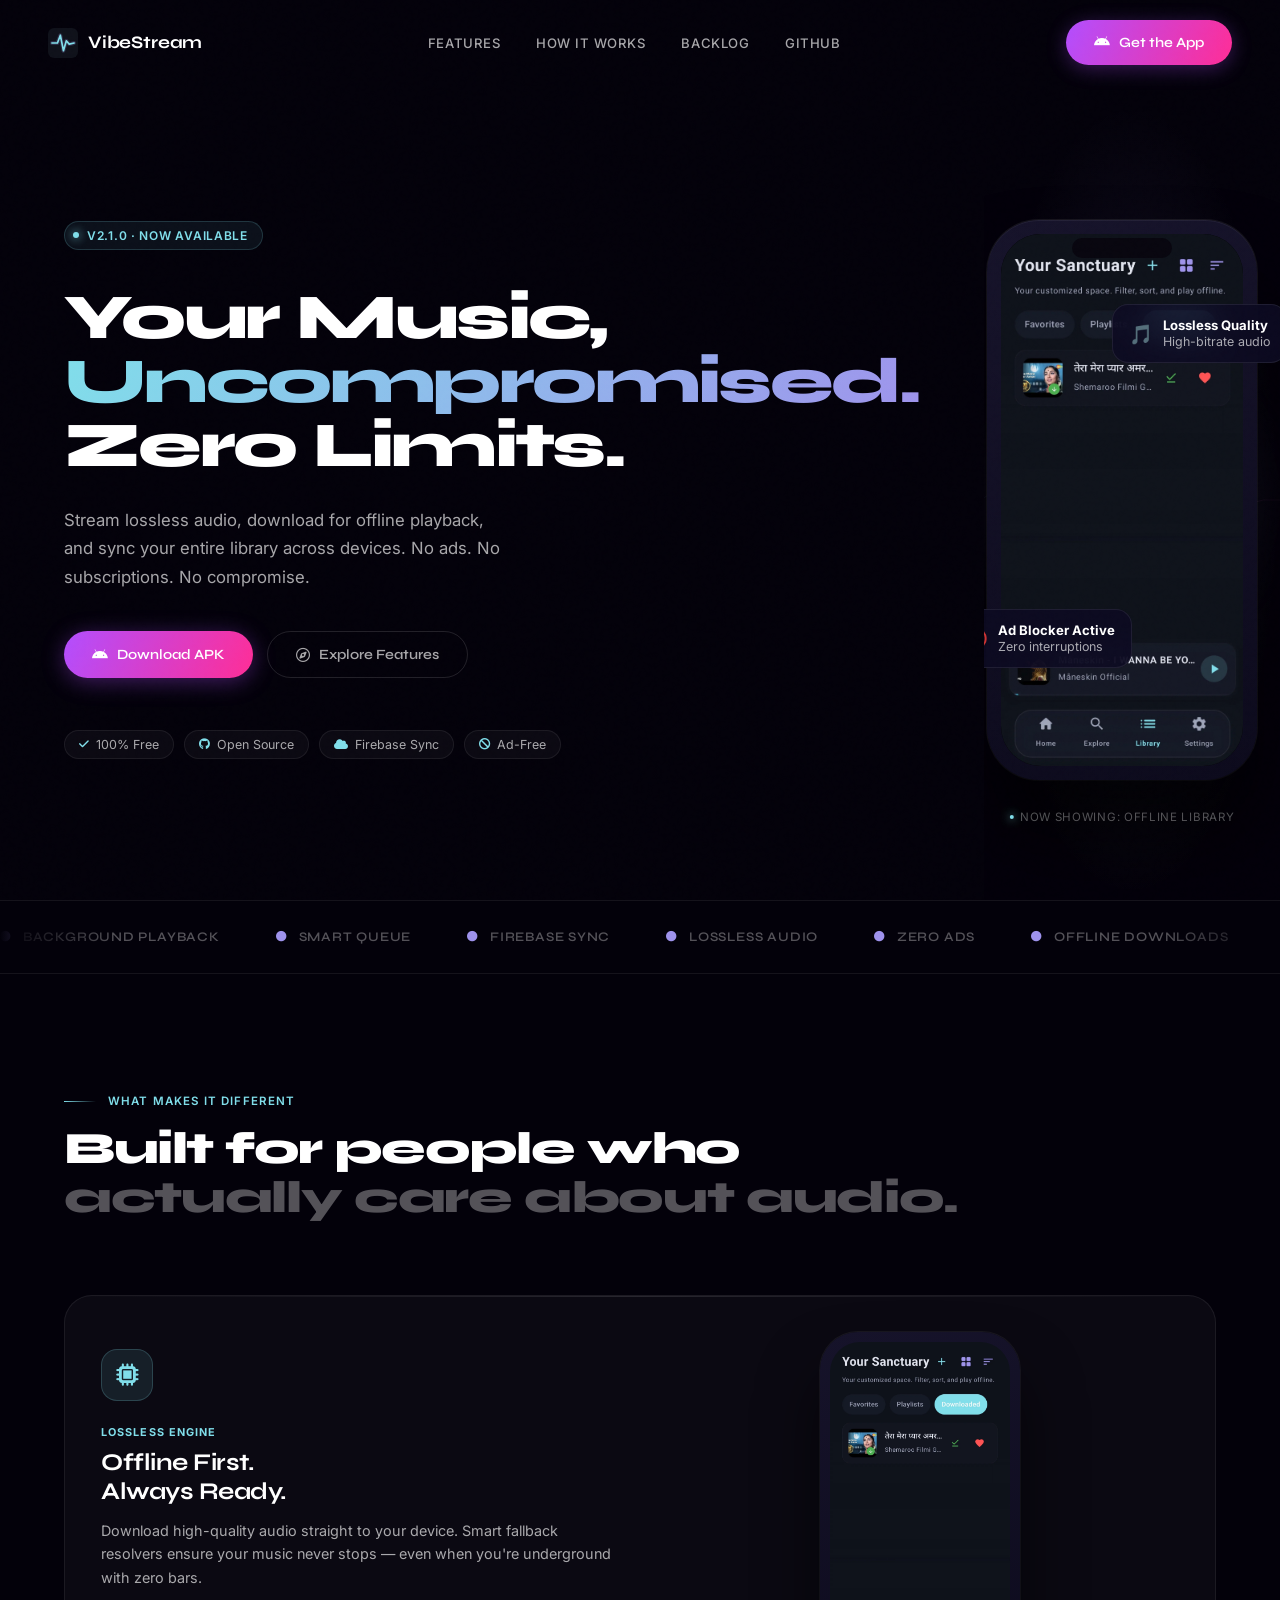
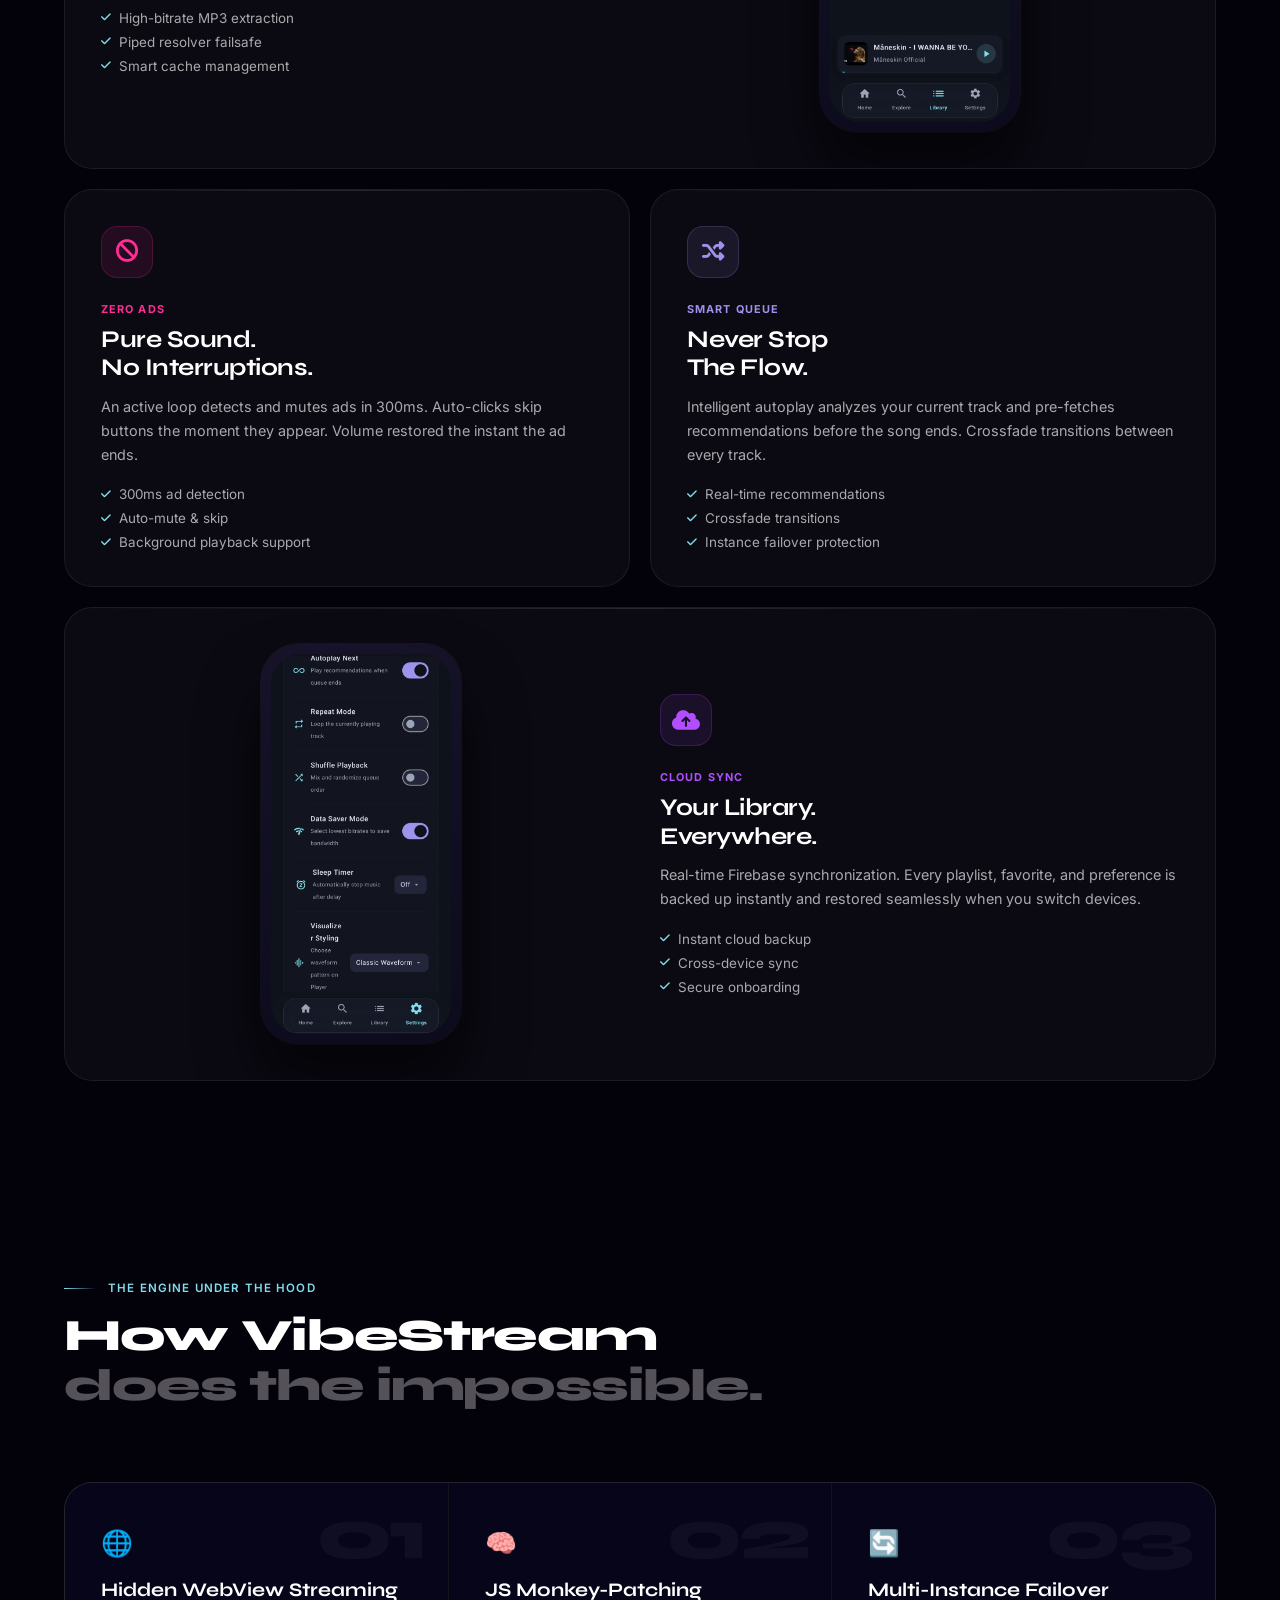
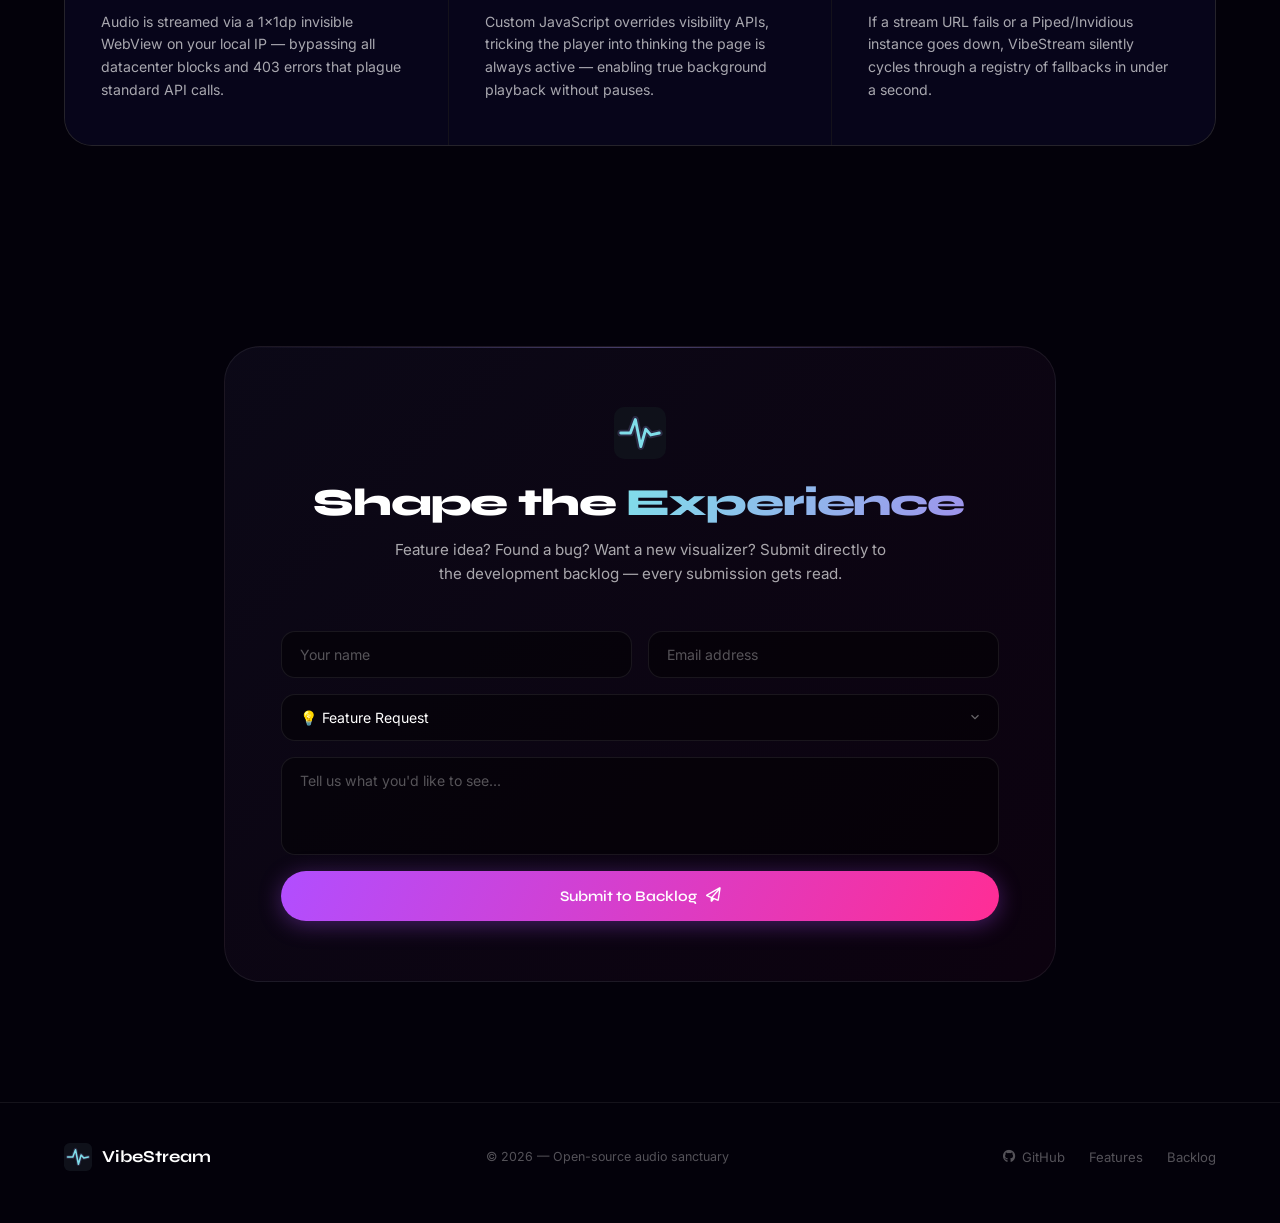
==== index.html @ 1c5976d7 "docs: align website version to match app and github release v2.1.0" ====
<!DOCTYPE html>
<html lang="en">
<head>
  <meta charset="UTF-8">
  <meta name="viewport" content="width=device-width, initial-scale=1.0, user-scalable=yes">
  <title>VibeStream — Lossless Audio Sanctuary</title>
  <link rel="icon" type="image/svg+xml" href="images/logo.svg">
  <link rel="apple-touch-icon" href="images/logo.svg">
  <link rel="preconnect" href="https://fonts.googleapis.com">
  <link rel="preconnect" href="https://fonts.gstatic.com" crossorigin>
  <link rel="preconnect" href="https://cdnjs.cloudflare.com" crossorigin>
  <link href="https://fonts.googleapis.com/css2?family=Syne:wght@400;500;600;700;800&family=Inter:wght@300;400;500;600&display=swap" rel="stylesheet">
  <link rel="stylesheet" href="https://cdnjs.cloudflare.com/ajax/libs/font-awesome/6.4.0/css/all.min.css" media="print" onload="this.media='all'">
  <style>
    /* =============================================
       TOKENS
    ============================================= */
    :root {
      --bg:          #03010a;
      --bg-2:        #07051a;
      --bg-3:        #0d0a22;
      --glass:       rgba(255,255,255,0.035);
      --glass-b:     rgba(255,255,255,0.07);
      --cyan:        #80DEEA;
      --purple:      #9E92EC;
      --pink:        #ff2d95;
      --violet:      #b14eff;
      --white:       #ffffff;
      --silver:      rgba(255,255,255,0.65);
      --dim:         rgba(255,255,255,0.32);
      --ease-out:    cubic-bezier(0.16, 1, 0.3, 1);
      --ease-bounce: cubic-bezier(0.34, 1.56, 0.64, 1);
    }

    /* =============================================
       RESET & BASE
    ============================================= */
    *, *::before, *::after { margin: 0; padding: 0; box-sizing: border-box; }
    html { scroll-behavior: smooth; background: var(--bg); }
    body {
      background: var(--bg);
      color: var(--white);
      font-family: 'Inter', sans-serif;
      overflow-x: hidden;
      cursor: none;
    }
    @media (max-width: 1024px) { body { cursor: auto; } }
    img { display: block; max-width: 100%; }
    a { text-decoration: none; color: inherit; }

    /* =============================================
       CUSTOM CURSOR
    ============================================= */
    #cursor {
      position: fixed;
      width: 12px; height: 12px;
      background: var(--cyan);
      border-radius: 50%;
      pointer-events: none;
      z-index: 99999;
      transform: translate(-50%,-50%);
      transition: width .18s var(--ease-out), height .18s var(--ease-out), background .18s, opacity .3s;
      box-shadow: 0 0 16px var(--cyan);
      opacity: 0;
      mix-blend-mode: screen;
    }
    #cursor-ring {
      position: fixed;
      width: 36px; height: 36px;
      border: 1px solid rgba(128,222,234,0.4);
      border-radius: 50%;
      pointer-events: none;
      z-index: 99998;
      transform: translate(-50%,-50%);
      transition: width .35s var(--ease-out), height .35s var(--ease-out), opacity .3s, border-color .3s;
      opacity: 0;
    }
    @media (min-width: 1025px) {
      #cursor, #cursor-ring { opacity: 1; }
    }
    body.cursor-hover #cursor { width: 6px; height: 6px; background: var(--pink); box-shadow: 0 0 20px var(--pink); }
    body.cursor-hover #cursor-ring { width: 52px; height: 52px; border-color: rgba(255,45,149,0.35); }

    /* =============================================
       SCROLL PROGRESS
    ============================================= */
    #progress {
      position: fixed; top: 0; left: 0; height: 2px; width: 0%;
      background: linear-gradient(90deg, var(--cyan), var(--purple), var(--pink));
      z-index: 9000;
      box-shadow: 0 0 10px var(--purple);
      transition: width .06s linear;
    }

    /* =============================================
       AMBIENT BLOBS
    ============================================= */
    .ambient {
      position: fixed; inset: 0; z-index: -2; overflow: hidden; pointer-events: none;
    }
    .blob {
      position: absolute; border-radius: 50%; filter: blur(100px); opacity: .55;
      animation: blobDrift 22s infinite alternate ease-in-out;
    }
    .blob-1 { width: 600px; height: 600px; background: radial-gradient(circle, rgba(177,78,255,.18), transparent); top: -200px; left: -150px; animation-duration: 20s; }
    .blob-2 { width: 700px; height: 700px; background: radial-gradient(circle, rgba(255,45,149,.12), transparent); bottom: -300px; right: -200px; animation-duration: 27s; animation-direction: alternate-reverse; }
    .blob-3 { width: 400px; height: 400px; background: radial-gradient(circle, rgba(128,222,234,.1), transparent); top: 40%; left: 35%; animation-duration: 16s; }
    @keyframes blobDrift {
      0% { transform: translate(0,0) scale(1); }
      100% { transform: translate(60px, 40px) scale(1.18); }
    }

    /* grain */
    .grain {
      position: fixed; inset: 0; z-index: 9990; pointer-events: none;
      background-image: url("data:image/svg+xml,%3Csvg viewBox='0 0 256 256' xmlns='http://www.w3.org/2000/svg'%3E%3Cfilter id='n'%3E%3CfeTurbulence type='fractalNoise' baseFrequency='0.72' numOctaves='4' stitchTiles='stitch'/%3E%3C/filter%3E%3Crect width='100%25' height='100%25' filter='url(%23n)' opacity='0.025'/%3E%3C/svg%3E");
      mix-blend-mode: overlay;
      opacity: .7;
    }

    /* =============================================
       NAV
    ============================================= */
    nav {
      position: fixed; top: 0; left: 0; right: 0; z-index: 8000;
      display: flex; align-items: center; justify-content: space-between;
      padding: 20px 48px;
      transition: background .4s, backdrop-filter .4s, padding .4s;
    }
    nav.scrolled {
      background: rgba(3,1,10,0.82);
      backdrop-filter: blur(24px);
      padding: 14px 48px;
      border-bottom: 1px solid rgba(255,255,255,0.05);
    }
    .nav-brand {
      display: flex; align-items: center; gap: 10px;
      font-family: 'Syne', sans-serif; font-weight: 700; font-size: 1.1rem;
      letter-spacing: -0.01em;
    }
    .nav-brand img { width: 30px; height: 30px; }
    .nav-links { display: flex; gap: 36px; }
    .nav-links a {
      font-size: .82rem; color: var(--silver); font-weight: 500;
      letter-spacing: .04em; text-transform: uppercase;
      transition: color .2s;
      position: relative;
    }
    .nav-links a::after {
      content: ''; position: absolute; bottom: -3px; left: 0;
      width: 0; height: 1px; background: var(--cyan);
      transition: width .3s var(--ease-out);
    }
    .nav-links a:hover { color: var(--white); }
    .nav-links a:hover::after { width: 100%; }
    .nav-cta {
      background: linear-gradient(115deg, var(--violet), var(--pink));
      color: white; border: none; cursor: pointer;
      padding: 10px 22px; border-radius: 100px;
      font-family: 'Syne', sans-serif; font-size: .82rem; font-weight: 600;
      display: flex; align-items: center; gap: 8px;
      transition: transform .25s var(--ease-bounce), box-shadow .25s;
      box-shadow: 0 4px 20px rgba(177,78,255,.3);
    }
    .nav-cta:hover { transform: translateY(-2px); box-shadow: 0 8px 28px rgba(255,45,149,.4); }
    /* Merged with unified 768px media query at the bottom */

    /* =============================================
       HERO
    ============================================= */
    .hero {
      min-height: 100vh;
      display: grid;
      grid-template-columns: 1fr 1fr;
      gap: 0;
      padding-top: 100px;
      position: relative;
      overflow: hidden;
    }

    .hero-left {
      display: flex; flex-direction: column; justify-content: center;
      padding: 60px 60px 80px 64px;
      position: relative; z-index: 2;
    }

    .hero-eyebrow {
      display: inline-flex; align-items: center; gap: 8px;
      background: rgba(128,222,234,0.07);
      border: 1px solid rgba(128,222,234,0.18);
      border-radius: 100px;
      padding: 6px 14px 6px 8px;
      margin-bottom: 36px; width: fit-content;
    }
    .eyebrow-dot {
      width: 6px; height: 6px; border-radius: 50%;
      background: var(--cyan);
      box-shadow: 0 0 10px var(--cyan);
      animation: pulse-dot 2s infinite;
    }
    @keyframes pulse-dot {
      0%, 100% { opacity: 1; transform: scale(1); }
      50% { opacity: .5; transform: scale(.75); }
    }
    .hero-eyebrow span {
      font-size: .75rem; color: var(--cyan); font-weight: 600;
      letter-spacing: .06em; text-transform: uppercase;
    }

    .hero-title {
      font-family: 'Syne', sans-serif;
      font-size: clamp(3rem, 5vw, 5.2rem);
      font-weight: 800;
      line-height: 1.0;
      letter-spacing: -0.04em;
      margin-bottom: 28px;
      overflow: hidden;
    }
    .hero-title .line {
      display: block;
      opacity: 0;
      transform: translateY(110%);
      transition: transform .9s var(--ease-out), opacity .9s var(--ease-out);
    }
    .hero-title .line:nth-child(2) { transition-delay: .12s; }
    .hero-title .line:nth-child(3) { transition-delay: .24s; }
    .hero-title.revealed .line { opacity: 1; transform: translateY(0); }

    .grad { 
      background: linear-gradient(120deg, var(--cyan), var(--purple), var(--pink));
      -webkit-background-clip: text; background-clip: text; color: transparent;
      background-size: 200% 200%;
      animation: gradShift 5s ease infinite;
      padding-right: 0.08em; /* Prevent browser text-clip cut-offs on wide slanted fonts */
    }
    @keyframes gradShift {
      0%, 100% { background-position: 0% 50%; }
      50% { background-position: 100% 50%; }
    }

    .hero-sub {
      font-size: 1.05rem; color: var(--silver); line-height: 1.7;
      max-width: 440px; margin-bottom: 40px;
      opacity: 0; transform: translateY(20px);
      transition: opacity .8s .5s var(--ease-out), transform .8s .5s var(--ease-out);
    }
    .hero-sub.revealed { opacity: 1; transform: translateY(0); }

    .hero-actions {
      display: flex; gap: 14px; flex-wrap: wrap; margin-bottom: 52px;
      opacity: 0; transform: translateY(20px);
      transition: opacity .8s .65s var(--ease-out), transform .8s .65s var(--ease-out);
    }
    .hero-actions.revealed { opacity: 1; transform: translateY(0); }

    .btn {
      display: inline-flex; align-items: center; gap: 9px;
      padding: 14px 28px; border-radius: 100px;
      font-family: 'Syne', sans-serif; font-size: .88rem; font-weight: 600;
      border: none; cursor: pointer;
      transition: transform .28s var(--ease-bounce), box-shadow .28s;
    }
    .btn-primary {
      background: linear-gradient(115deg, var(--violet), var(--pink));
      color: white; box-shadow: 0 4px 22px rgba(177,78,255,.35);
    }
    .btn-primary:hover { transform: translateY(-3px) scale(1.02); box-shadow: 0 10px 32px rgba(255,45,149,.45); }
    .btn-ghost {
      background: transparent;
      border: 1px solid rgba(255,255,255,0.12);
      color: var(--silver);
    }
    .btn-ghost:hover { border-color: var(--cyan); color: var(--white); transform: translateY(-2px); }

    .hero-pills {
      display: flex; gap: 10px; flex-wrap: wrap;
      opacity: 0; transform: translateY(16px);
      transition: opacity .8s .8s var(--ease-out), transform .8s .8s var(--ease-out);
    }
    .hero-pills.revealed { opacity: 1; transform: translateY(0); }
    .pill {
      display: flex; align-items: center; gap: 7px;
      background: var(--glass); border: 1px solid var(--glass-b);
      border-radius: 100px; padding: 6px 14px;
      font-size: .78rem; color: var(--silver);
    }
    .pill i { color: var(--cyan); font-size: .7rem; }

    /* HERO RIGHT — Phone Showcase */
    .hero-right {
      position: relative;
      display: flex; align-items: center; justify-content: center;
      overflow: hidden;
      padding: 80px 40px 80px 20px;
    }
    .hero-right::before {
      content: '';
      position: absolute; inset: 0;
      background: radial-gradient(ellipse at 50% 50%, rgba(158,146,236,.12), transparent 70%);
    }

    /* Waveform decoration */
    .hero-waveform {
      position: absolute;
      left: -40px; right: -40px;
      top: 50%;
      transform: translateY(-50%);
      pointer-events: none;
      opacity: .15;
    }

    /* Phone */
    .phone-wrap {
      perspective: 1200px;
      position: relative; z-index: 2;
    }
    .phone {
      width: 270px; height: 560px;
      background: linear-gradient(165deg, #16132a, #0c0a1c);
      border-radius: 52px;
      padding: 14px;
      box-shadow:
        0 60px 80px rgba(0,0,0,.7),
        0 0 0 1px rgba(255,255,255,0.07),
        inset 0 1px 0 rgba(255,255,255,0.06);
      transform-style: preserve-3d;
      transition: transform .15s ease-out;
      animation: phoneFloat 6s ease-in-out infinite;
    }
    @keyframes phoneFloat {
      0%, 100% { transform: translateY(0) rotateX(2deg) rotateY(-4deg); }
      50% { transform: translateY(-14px) rotateX(-2deg) rotateY(4deg); }
    }
    .phone:hover { animation-play-state: paused; }
    .phone-notch {
      position: absolute; top: 18px; left: 50%; transform: translateX(-50%);
      width: 100px; height: 20px;
      background: #08060f; border-radius: 16px; z-index: 5;
    }
    .phone-inner {
      width: 100%; height: 100%;
      background: #000;
      border-radius: 40px;
      overflow: hidden;
      position: relative;
    }
    .screen {
      position: absolute; inset: 0;
      width: 100%; height: 100%;
      object-fit: cover;
      opacity: 0;
      transition: opacity .7s cubic-bezier(.4,0,.2,1);
    }
    .screen.active { opacity: 1; }

    /* Glow ring around phone */
    .phone-glow {
      position: absolute;
      width: 320px; height: 320px;
      background: radial-gradient(circle, rgba(158,146,236,.22), transparent 70%);
      border-radius: 50%;
      top: 50%; left: 50%;
      transform: translate(-50%, -50%);
      filter: blur(20px);
      pointer-events: none;
      animation: glowPulse 4s ease-in-out infinite;
    }
    @keyframes glowPulse {
      0%, 100% { opacity: .8; transform: translate(-50%,-50%) scale(1); }
      50% { opacity: 1; transform: translate(-50%,-50%) scale(1.1); }
    }

    /* Screen label */
    .screen-label {
      position: absolute; bottom: -44px; left: 50%; transform: translateX(-50%);
      font-size: .72rem; color: var(--dim); letter-spacing: .06em; text-transform: uppercase;
      white-space: nowrap;
      display: flex; align-items: center; gap: 6px;
    }
    .screen-label::before {
      content: '';
      width: 4px; height: 4px; border-radius: 50%;
      background: var(--cyan); box-shadow: 0 0 8px var(--cyan);
      animation: pulse-dot 2s infinite;
    }

    /* Floating badge */
    .float-badge {
      position: absolute;
      background: rgba(13,10,34,0.9);
      backdrop-filter: blur(16px);
      border: 1px solid rgba(255,255,255,0.08);
      border-radius: 16px;
      padding: 12px 16px;
      display: flex; align-items: center; gap: 10px;
      font-size: .78rem;
      z-index: 10;
      transition: transform .3s var(--ease-bounce);
    }
    .float-badge:hover { transform: scale(1.04); }
    .badge-1 { top: 15%; right: -30px; animation: badgeBob 5s ease-in-out infinite; }
    .badge-2 { bottom: 20%; left: -40px; animation: badgeBob 6.5s 1s ease-in-out infinite; }
    @keyframes badgeBob {
      0%, 100% { transform: translateY(0); }
      50% { transform: translateY(-8px); }
    }
    .badge-icon { font-size: 1.2rem; }
    .badge-label { color: var(--silver); line-height: 1.3; }
    .badge-label strong { display: block; color: white; font-size: .82rem; }

    /* =============================================
       MARQUEE
    ============================================= */
    .marquee-section {
      padding: 28px 0;
      border-top: 1px solid var(--glass-b);
      border-bottom: 1px solid var(--glass-b);
      overflow: hidden;
      position: relative;
    }
    .marquee-section::before, .marquee-section::after {
      content: ''; position: absolute; top: 0; bottom: 0; width: 120px; z-index: 2;
      pointer-events: none;
    }
    .marquee-section::before { left: 0; background: linear-gradient(90deg, var(--bg), transparent); }
    .marquee-section::after  { right: 0; background: linear-gradient(-90deg, var(--bg), transparent); }
    .marquee-track {
      display: flex; gap: 56px; width: max-content;
      animation: marquee 28s linear infinite;
    }
    @keyframes marquee {
      0% { transform: translateX(0); }
      100% { transform: translateX(-50%); }
    }
    .marquee-item {
      display: flex; align-items: center; gap: 12px; white-space: nowrap;
      font-family: 'Syne', sans-serif; font-size: .82rem; font-weight: 600;
      color: var(--dim); letter-spacing: .06em; text-transform: uppercase;
    }
    .marquee-item i { color: var(--purple); font-size: .65rem; }

    /* =============================================
       FEATURES SECTION
    ============================================= */
    .features {
      padding: 120px 64px;
      max-width: 1320px; margin: 0 auto;
    }
    .section-eyebrow {
      display: flex; align-items: center; gap: 12px;
      margin-bottom: 16px;
    }
    .section-eyebrow-line {
      width: 32px; height: 1px;
      background: linear-gradient(90deg, var(--cyan), transparent);
    }
    .section-eyebrow span {
      font-size: .72rem; color: var(--cyan); font-weight: 600;
      letter-spacing: .1em; text-transform: uppercase;
    }
    .section-title {
      font-family: 'Syne', sans-serif;
      font-size: clamp(2rem, 3.5vw, 3.2rem);
      font-weight: 800; letter-spacing: -0.03em;
      line-height: 1.1; margin-bottom: 72px;
    }
    .section-title span { color: var(--dim); }

    .features-grid {
      display: grid;
      grid-template-columns: repeat(2, 1fr);
      gap: 20px;
    }
    .feat-card {
      background: var(--glass);
      border: 1px solid var(--glass-b);
      border-radius: 28px;
      padding: 36px;
      position: relative; overflow: hidden;
      transition: transform .4s var(--ease-out), border-color .4s, box-shadow .4s;
      opacity: 0; transform: translateY(40px);
    }
    .feat-card.visible { opacity: 1; transform: translateY(0); }
    .feat-card:hover {
      transform: translateY(-6px);
      border-color: rgba(158,146,236,.25);
      box-shadow: 0 20px 50px rgba(0,0,0,.5);
    }
    .feat-card::before {
      content: '';
      position: absolute; top: 0; left: 0; right: 0; height: 1px;
      background: linear-gradient(90deg, transparent, rgba(255,255,255,0.12), transparent);
    }
    .feat-card-large {
      grid-column: span 2;
      display: grid; grid-template-columns: 1fr 1fr;
      gap: 40px; align-items: center;
    }
    .feat-icon {
      width: 52px; height: 52px;
      border-radius: 16px;
      display: flex; align-items: center; justify-content: center;
      font-size: 1.4rem;
      margin-bottom: 24px;
    }
    .feat-icon-cyan   { background: rgba(128,222,234,.1); color: var(--cyan); border: 1px solid rgba(128,222,234,.2); }
    .feat-icon-purple { background: rgba(158,146,236,.1); color: var(--purple); border: 1px solid rgba(158,146,236,.2); }
    .feat-icon-pink   { background: rgba(255,45,149,.1); color: var(--pink); border: 1px solid rgba(255,45,149,.2); }
    .feat-icon-violet { background: rgba(177,78,255,.1); color: var(--violet); border: 1px solid rgba(177,78,255,.2); }

    .feat-tag {
      font-size: .68rem; text-transform: uppercase; letter-spacing: .1em;
      font-weight: 700; margin-bottom: 10px;
    }
    .feat-tag-cyan   { color: var(--cyan); }
    .feat-tag-purple { color: var(--purple); }
    .feat-tag-pink   { color: var(--pink); }
    .feat-tag-violet { color: var(--violet); }

    .feat-card h3 {
      font-family: 'Syne', sans-serif;
      font-size: 1.5rem; font-weight: 700;
      letter-spacing: -.02em; line-height: 1.2;
      margin-bottom: 12px;
    }
    .feat-card p {
      color: var(--silver); font-size: .9rem; line-height: 1.65;
      margin-bottom: 20px;
    }
    .feat-list {
      list-style: none; display: flex; flex-direction: column; gap: 8px;
    }
    .feat-list li {
      display: flex; align-items: center; gap: 8px;
      font-size: .84rem; color: var(--silver);
    }
    .feat-list li i { color: var(--cyan); font-size: .7rem; }

    /* Phone in feature card */
    .feat-phone {
      position: relative;
      display: flex; justify-content: center;
    }
    .feat-phone-inner {
      width: 200px; height: 400px;
      background: linear-gradient(165deg, #16132a, #0c0a1c);
      border-radius: 38px; padding: 10px;
      box-shadow: 0 40px 60px rgba(0,0,0,.6), 0 0 0 1px rgba(255,255,255,0.06);
    }
    .feat-phone-screen {
      width: 100%; height: 100%;
      background: #000; border-radius: 30px;
      overflow: hidden; position: relative;
    }
    .feat-phone-screen img {
      width: 100%; height: 100%; object-fit: cover;
    }

    /* Animated waveform bars in feature */
    .mini-viz {
      display: flex; align-items: center; gap: 3px; height: 24px; margin-top: 16px;
    }
    .mini-viz span {
      width: 3px; border-radius: 2px;
      background: linear-gradient(180deg, var(--cyan), var(--purple));
      animation: miniBar .9s infinite alternate ease-in-out;
    }
    @keyframes miniBar {
      0% { height: 4px; opacity: .4; }
      100% { height: 20px; opacity: 1; }
    }
    .mini-viz span:nth-child(1) { animation-delay: .0s; }
    .mini-viz span:nth-child(2) { animation-delay: .1s; }
    .mini-viz span:nth-child(3) { animation-delay: .2s; }
    .mini-viz span:nth-child(4) { animation-delay: .3s; }
    .mini-viz span:nth-child(5) { animation-delay: .4s; }
    .mini-viz span:nth-child(6) { animation-delay: .5s; }
    .mini-viz span:nth-child(7) { animation-delay: .3s; }
    .mini-viz span:nth-child(8) { animation-delay: .2s; }
    .mini-viz span:nth-child(9) { animation-delay: .1s; }
    .mini-viz span:nth-child(10){ animation-delay: .0s; }

    /* =============================================
       HOW IT WORKS
    ============================================= */
    .how {
      padding: 80px 64px 120px;
      max-width: 1320px; margin: 0 auto;
    }
    .steps {
      display: grid; grid-template-columns: repeat(3,1fr); gap: 1px;
      background: var(--glass-b);
      border-radius: 28px; overflow: hidden;
      border: 1px solid var(--glass-b);
    }
    .step {
      background: var(--bg-2);
      padding: 44px 36px;
      position: relative; overflow: hidden;
      transition: background .3s;
      opacity: 0; transform: translateY(30px);
    }
    .step.visible { opacity: 1; transform: translateY(0); }
    .step:hover { background: var(--bg-3); }
    .step-num {
      font-family: 'Syne', sans-serif;
      font-size: 4.5rem; font-weight: 800;
      color: rgba(255,255,255,.04);
      line-height: 1;
      position: absolute; top: 16px; right: 24px;
      letter-spacing: -.05em;
    }
    .step-icon {
      font-size: 1.6rem; margin-bottom: 20px;
    }
    .step h3 {
      font-family: 'Syne', sans-serif;
      font-size: 1.2rem; font-weight: 700;
      margin-bottom: 10px;
    }
    .step p { color: var(--silver); font-size: .88rem; line-height: 1.6; }

    /* =============================================
       FEEDBACK SECTION
    ============================================= */
    .feedback {
      padding: 80px 64px 120px;
      max-width: 960px; margin: 0 auto;
    }
    .feedback-inner {
      background: linear-gradient(135deg, rgba(158,146,236,.06), rgba(255,45,149,.04));
      border: 1px solid rgba(255,255,255,.07);
      border-radius: 36px; padding: 60px 56px;
      position: relative; overflow: hidden;
    }
    .feedback-inner::before {
      content: '';
      position: absolute; top: 0; left: 0; right: 0; height: 1px;
      background: linear-gradient(90deg, transparent, rgba(158,146,236,.4), transparent);
    }
    .feedback-head {
      text-align: center; margin-bottom: 44px;
    }
    .feedback-head img {
      width: 52px; height: 52px; margin: 0 auto 20px;
    }
    .feedback-head h2 {
      font-family: 'Syne', sans-serif;
      font-size: 2.4rem; font-weight: 800;
      letter-spacing: -.03em; margin-bottom: 12px;
    }
    .feedback-head p { color: var(--silver); font-size: .95rem; line-height: 1.6; max-width: 500px; margin: 0 auto; }

    .f-form { display: flex; flex-direction: column; gap: 16px; }
    .f-row { display: grid; grid-template-columns: 1fr 1fr; gap: 16px; }
    .f-group { display: flex; flex-direction: column; gap: 6px; }
    .f-group input,
    .f-group select,
    .f-group textarea {
      background: rgba(0,0,0,.45);
      border: 1px solid rgba(255,255,255,.08);
      border-radius: 14px;
      padding: 14px 18px;
      color: white;
      font-family: 'Inter', sans-serif;
      font-size: .88rem;
      transition: border-color .25s, box-shadow .25s;
      outline: none;
      resize: none;
    }
    .f-group input::placeholder,
    .f-group textarea::placeholder { color: var(--dim); }
    .f-group input:focus,
    .f-group select:focus,
    .f-group textarea:focus {
      border-color: rgba(158,146,236,.5);
      box-shadow: 0 0 0 3px rgba(158,146,236,.08);
    }
    .f-group select {
      appearance: none;
      background-image: url("data:image/svg+xml,%3Csvg xmlns='http://www.w3.org/2000/svg' viewBox='0 0 24 24' fill='none' stroke='rgba(255,255,255,0.4)' stroke-width='2'%3E%3Cpolyline points='6 9 12 15 18 9'%3E%3C/polyline%3E%3C/svg%3E");
      background-repeat: no-repeat; background-position: right 16px center; background-size: 14px;
    }
    .f-group select option { background: #0d0a22; color: white; }
    .btn-submit {
      width: 100%;
      justify-content: center;
      padding: 16px;
      font-size: .92rem;
    }
    .f-status {
      display: none; padding: 12px 16px; border-radius: 12px;
      font-size: .84rem; align-items: center; gap: 8px;
    }
    .f-success { background: rgba(0,230,118,.08); color: #00e676; border: 1px solid rgba(0,230,118,.18); }
    .f-error   { background: rgba(255,23,68,.08);  color: #ff5252;  border: 1px solid rgba(255,23,68,.18); }

    /* =============================================
       FOOTER
    ============================================= */
    footer {
      border-top: 1px solid var(--glass-b);
      padding: 40px 64px 52px;
      max-width: 1320px; margin: 0 auto;
    }
    .footer-inner {
      display: flex; align-items: center; justify-content: space-between; flex-wrap: wrap; gap: 24px;
    }
    .footer-brand {
      display: flex; align-items: center; gap: 10px;
      font-family: 'Syne', sans-serif; font-weight: 700; font-size: 1.05rem;
    }
    .footer-brand img { width: 28px; height: 28px; }
    .footer-copy { color: var(--dim); font-size: .78rem; }
    .footer-links { display: flex; gap: 24px; }
    .footer-links a {
      color: var(--dim); font-size: .82rem;
      display: flex; align-items: center; gap: 6px;
      transition: color .2s;
    }
    .footer-links a:hover { color: var(--silver); }

    /* =============================================
       SCROLL TRIGGER UTIL
    ============================================= */
    .reveal {
      opacity: 0; transform: translateY(36px);
      transition: opacity .8s var(--ease-out), transform .8s var(--ease-out);
    }
    .reveal.visible { opacity: 1; transform: translateY(0); }
    .reveal-delay-1 { transition-delay: .1s; }
    .reveal-delay-2 { transition-delay: .2s; }
    .reveal-delay-3 { transition-delay: .3s; }

    /* =============================================
       RESPONSIVE
    ============================================= */
    @media (max-width: 1024px) {
      #cursor, #cursor-ring { display: none !important; }
      .hero { grid-template-columns: 1fr; min-height: auto; }
      .hero-left { padding: 120px 40px 60px; }
      .hero-right { padding: 40px; min-height: 600px; }
      .features { padding: 80px 40px; }
      .features-grid { grid-template-columns: 1fr; }
      .feat-card-large { grid-column: span 1; grid-template-columns: 1fr; }
      .feat-phone { display: none; }
      .how { padding: 60px 40px 80px; }
      .steps { grid-template-columns: 1fr; }
      .feedback { padding: 60px 40px 80px; }
      .feedback-inner { padding: 40px 28px; }
      .f-row { grid-template-columns: 1fr; }
      footer { padding: 40px; }
      .footer-inner { flex-direction: column; text-align: center; }
    }
    @media (max-width: 768px) {
      nav { padding: 12px 16px !important; }
      nav.scrolled { padding: 10px 16px !important; }
      .nav-links { display: none !important; }
      .nav-brand { font-size: 1rem; }
      .nav-brand img { width: 24px; height: 24px; }
      .nav-cta { padding: 8px 14px; font-size: 0px !important; }
      .nav-cta i { font-size: 0.85rem !important; margin-right: 0 !important; }
      
      .hero-left { padding: 100px 16px 36px; align-items: center; text-align: center; }
      .hero-eyebrow { margin: 0 auto 24px; }
      .hero-title { font-size: clamp(1.5rem, 7.5vw, 2.4rem) !important; overflow: visible !important; }
      .hero-title .line { overflow: visible !important; }
      .hero-sub { margin-left: auto; margin-right: auto; }
      .hero-actions { width: 100%; justify-content: center; gap: 12px; }
      .hero-pills { justify-content: center; gap: 6px !important; max-width: 340px; margin: 0 auto; }
      .pill { font-size: 0.72rem !important; padding: 5px 10px !important; }
      
      .hero-right { padding: 16px 0; min-height: 480px; }
      .phone-wrap { transform: scale(0.85); transform-origin: center center; }
      .screen-label { bottom: -28px; }
      
      .features { padding: 60px 16px; }
      .how { padding: 40px 16px 60px; }
      .feedback { padding: 40px 16px 60px; }
      footer { padding: 32px 16px; }
      .float-badge { display: none !important; }
    }
  </style>
</head>
<body>

  <!-- Custom Cursor -->
  <div id="cursor"></div>
  <div id="cursor-ring"></div>

  <!-- Scroll Progress -->
  <div id="progress"></div>

  <!-- Ambient -->
  <div class="ambient">
    <div class="blob blob-1"></div>
    <div class="blob blob-2"></div>
    <div class="blob blob-3"></div>
  </div>
  <div class="grain"></div>

  <!-- ============ NAV ============ -->
  <nav id="nav">
    <div class="nav-brand">
      <img src="images/logo.svg" alt="VibeStream">
      VibeStream
    </div>
    <div class="nav-links">
      <a href="#features">Features</a>
      <a href="#how">How It Works</a>
      <a href="#feedback">Backlog</a>
      <a href="https://github.com/keshu-codes/vibestream" target="_blank">GitHub</a>
    </div>
    <a href="https://github.com/keshu-codes/vibestream/releases/latest/download/VibeStream.apk" class="nav-cta btn">
      <i class="fa-brands fa-android"></i> Get the App
    </a>
  </nav>

  <!-- ============ HERO ============ -->
  <section class="hero">
    <div class="hero-left">
      <div class="hero-eyebrow">
        <div class="eyebrow-dot"></div>
        <span>v2.1.0 · Now Available</span>
      </div>

      <h1 class="hero-title" id="heroTitle">
        <span class="line">Your Music,</span>
        <span class="line grad">Uncompromised.</span>
        <span class="line">Zero Limits.</span>
      </h1>

      <p class="hero-sub" id="heroSub">
        Stream lossless audio, download for offline playback, and sync your entire library across devices. No ads. No subscriptions. No compromise.
      </p>

      <div class="hero-actions" id="heroActions">
        <a href="https://github.com/keshu-codes/vibestream/releases/latest/download/VibeStream.apk" class="btn btn-primary">
          <i class="fa-brands fa-android"></i> Download APK
        </a>
        <a href="#features" class="btn btn-ghost">
          <i class="fa-regular fa-compass"></i> Explore Features
        </a>
      </div>

      <div class="hero-pills" id="heroPills">
        <div class="pill"><i class="fa-solid fa-check"></i> 100% Free</div>
        <div class="pill"><i class="fa-brands fa-github"></i> Open Source</div>
        <div class="pill"><i class="fa-solid fa-cloud"></i> Firebase Sync</div>
        <div class="pill"><i class="fa-solid fa-ban"></i> Ad-Free</div>
      </div>
    </div>

    <div class="hero-right">
      <!-- Decorative waveform SVG -->
      <svg class="hero-waveform" viewBox="0 0 800 120" fill="none" preserveAspectRatio="none">
        <path d="M 0,60 L 80,60 L 130,20 L 180,100 L 230,35 L 280,80 L 340,60 L 400,60 L 450,15 L 510,105 L 560,40 L 620,75 L 680,60 L 800,60"
          stroke="url(#waveGrad)" stroke-width="2" stroke-linecap="round" stroke-linejoin="round"/>
        <defs>
          <linearGradient id="waveGrad" x1="0" y1="0" x2="800" y2="0" gradientUnits="userSpaceOnUse">
            <stop offset="0%" stop-color="#80DEEA" stop-opacity="0"/>
            <stop offset="30%" stop-color="#80DEEA"/>
            <stop offset="70%" stop-color="#9E92EC"/>
            <stop offset="100%" stop-color="#ff2d95" stop-opacity="0"/>
          </linearGradient>
        </defs>
      </svg>

      <div class="phone-wrap" id="phoneWrap">
        <div class="phone-glow"></div>

        <!-- Floating badges -->
        <div class="float-badge badge-1">
          <div class="badge-icon">🎵</div>
          <div class="badge-label">
            <strong>Lossless Quality</strong>
            High-bitrate audio
          </div>
        </div>
        <div class="float-badge badge-2">
          <div class="badge-icon">🚫</div>
          <div class="badge-label">
            <strong>Ad Blocker Active</strong>
            Zero interruptions
          </div>
        </div>

        <div class="phone" id="heroPhone">
          <div class="phone-notch"></div>
          <div class="phone-inner">
            <img src="images/screen_home.webp"     class="screen active" data-screen="home"     alt="Home">
            <img src="images/screen_library.webp"  class="screen"       data-screen="library"  alt="Library">
            <img src="images/screen_search.webp"   class="screen"       data-screen="search"   alt="Search">
            <img src="images/screen_player.webp"   class="screen"       data-screen="player"   alt="Player">
            <img src="images/screen_settings.webp" class="screen"       data-screen="settings" alt="Settings">
          </div>
        </div>

        <div class="screen-label" id="screenLabel">Now showing: Dashboard</div>
      </div>
    </div>
  </section>

  <!-- ============ MARQUEE ============ -->
  <div class="marquee-section">
    <div class="marquee-track">
      <!-- duplicated for infinite loop -->
      <div class="marquee-item"><i class="fa-solid fa-circle"></i> Background Playback</div>
      <div class="marquee-item"><i class="fa-solid fa-circle"></i> Smart Queue</div>
      <div class="marquee-item"><i class="fa-solid fa-circle"></i> Firebase Sync</div>
      <div class="marquee-item"><i class="fa-solid fa-circle"></i> Lossless Audio</div>
      <div class="marquee-item"><i class="fa-solid fa-circle"></i> Zero Ads</div>
      <div class="marquee-item"><i class="fa-solid fa-circle"></i> Offline Downloads</div>
      <div class="marquee-item"><i class="fa-solid fa-circle"></i> Crossfade Transitions</div>
      <div class="marquee-item"><i class="fa-solid fa-circle"></i> Sleep Timer</div>
      <div class="marquee-item"><i class="fa-solid fa-circle"></i> Waveform Visualizer</div>
      <div class="marquee-item"><i class="fa-solid fa-circle"></i> Open Source</div>
      <div class="marquee-item"><i class="fa-solid fa-circle"></i> Background Playback</div>
      <div class="marquee-item"><i class="fa-solid fa-circle"></i> Smart Queue</div>
      <div class="marquee-item"><i class="fa-solid fa-circle"></i> Firebase Sync</div>
      <div class="marquee-item"><i class="fa-solid fa-circle"></i> Lossless Audio</div>
      <div class="marquee-item"><i class="fa-solid fa-circle"></i> Zero Ads</div>
      <div class="marquee-item"><i class="fa-solid fa-circle"></i> Offline Downloads</div>
      <div class="marquee-item"><i class="fa-solid fa-circle"></i> Crossfade Transitions</div>
      <div class="marquee-item"><i class="fa-solid fa-circle"></i> Sleep Timer</div>
      <div class="marquee-item"><i class="fa-solid fa-circle"></i> Waveform Visualizer</div>
      <div class="marquee-item"><i class="fa-solid fa-circle"></i> Open Source</div>
    </div>
  </div>

  <!-- ============ FEATURES ============ -->
  <section id="features" class="features">
    <div class="section-eyebrow reveal">
      <div class="section-eyebrow-line"></div>
      <span>What makes it different</span>
    </div>
    <h2 class="section-title reveal reveal-delay-1">
      Built for people who<br><span>actually care about audio.</span>
    </h2>

    <div class="features-grid">

      <!-- Card 1 — Large, with phone -->
      <div class="feat-card feat-card-large" data-reveal>
        <div>
          <div class="feat-icon feat-icon-cyan"><i class="fa-solid fa-microchip"></i></div>
          <div class="feat-tag feat-tag-cyan">Lossless Engine</div>
          <h3>Offline First.<br>Always Ready.</h3>
          <p>Download high-quality audio straight to your device. Smart fallback resolvers ensure your music never stops — even when you're underground with zero bars.</p>
          <ul class="feat-list">
            <li><i class="fa-solid fa-check"></i> High-bitrate MP3 extraction</li>
            <li><i class="fa-solid fa-check"></i> Piped resolver failsafe</li>
            <li><i class="fa-solid fa-check"></i> Smart cache management</li>
          </ul>
          <div class="mini-viz">
            <span></span><span></span><span></span><span></span><span></span>
            <span></span><span></span><span></span><span></span><span></span>
          </div>
        </div>
        <div class="feat-phone">
          <div class="feat-phone-inner">
            <div class="feat-phone-screen">
              <img src="images/screen_library.webp" alt="Library Screen">
            </div>
          </div>
        </div>
      </div>

      <!-- Card 2 -->
      <div class="feat-card" data-reveal>
        <div class="feat-icon feat-icon-pink"><i class="fa-solid fa-ban"></i></div>
        <div class="feat-tag feat-tag-pink">Zero Ads</div>
        <h3>Pure Sound.<br>No Interruptions.</h3>
        <p>An active loop detects and mutes ads in 300ms. Auto-clicks skip buttons the moment they appear. Volume restored the instant the ad ends.</p>
        <ul class="feat-list">
          <li><i class="fa-solid fa-check"></i> 300ms ad detection</li>
          <li><i class="fa-solid fa-check"></i> Auto-mute & skip</li>
          <li><i class="fa-solid fa-check"></i> Background playback support</li>
        </ul>
      </div>

      <!-- Card 3 -->
      <div class="feat-card" data-reveal>
        <div class="feat-icon feat-icon-purple"><i class="fa-solid fa-shuffle"></i></div>
        <div class="feat-tag feat-tag-purple">Smart Queue</div>
        <h3>Never Stop<br>The Flow.</h3>
        <p>Intelligent autoplay analyzes your current track and pre-fetches recommendations before the song ends. Crossfade transitions between every track.</p>
        <ul class="feat-list">
          <li><i class="fa-solid fa-check"></i> Real-time recommendations</li>
          <li><i class="fa-solid fa-check"></i> Crossfade transitions</li>
          <li><i class="fa-solid fa-check"></i> Instance failover protection</li>
        </ul>
      </div>

      <!-- Card 4 — Large, reverse -->
      <div class="feat-card feat-card-large" data-reveal style="direction: ltr;">
        <div class="feat-phone">
          <div class="feat-phone-inner">
            <div class="feat-phone-screen">
              <img src="images/screen_settings.webp" alt="Settings Screen">
            </div>
          </div>
        </div>
        <div>
          <div class="feat-icon feat-icon-violet"><i class="fa-solid fa-cloud-arrow-up"></i></div>
          <div class="feat-tag feat-tag-violet">Cloud Sync</div>
          <h3>Your Library.<br>Everywhere.</h3>
          <p>Real-time Firebase synchronization. Every playlist, favorite, and preference is backed up instantly and restored seamlessly when you switch devices.</p>
          <ul class="feat-list">
            <li><i class="fa-solid fa-check"></i> Instant cloud backup</li>
            <li><i class="fa-solid fa-check"></i> Cross-device sync</li>
            <li><i class="fa-solid fa-check"></i> Secure onboarding</li>
          </ul>
        </div>
      </div>

    </div>
  </section>

  <!-- ============ HOW IT WORKS ============ -->
  <section id="how" class="how">
    <div class="section-eyebrow reveal">
      <div class="section-eyebrow-line"></div>
      <span>The engine under the hood</span>
    </div>
    <h2 class="section-title reveal reveal-delay-1">How VibeStream<br><span>does the impossible.</span></h2>

    <div class="steps">
      <div class="step" data-step>
        <div class="step-num">01</div>
        <div class="step-icon">🌐</div>
        <h3>Hidden WebView Streaming</h3>
        <p>Audio is streamed via a 1×1dp invisible WebView on your local IP — bypassing all datacenter blocks and 403 errors that plague standard API calls.</p>
      </div>
      <div class="step" data-step>
        <div class="step-num">02</div>
        <div class="step-icon">🧠</div>
        <h3>JS Monkey-Patching</h3>
        <p>Custom JavaScript overrides visibility APIs, tricking the player into thinking the page is always active — enabling true background playback without pauses.</p>
      </div>
      <div class="step" data-step>
        <div class="step-num">03</div>
        <div class="step-icon">🔄</div>
        <h3>Multi-Instance Failover</h3>
        <p>If a stream URL fails or a Piped/Invidious instance goes down, VibeStream silently cycles through a registry of fallbacks in under a second.</p>
      </div>
    </div>
  </section>

  <!-- ============ FEEDBACK ============ -->
  <section id="feedback" class="feedback">
    <div class="feedback-inner reveal">
      <div class="feedback-head">
        <img src="images/logo.svg" alt="VibeStream Logo">
        <h2>Shape the <span class="grad">Experience</span></h2>
        <p>Feature idea? Found a bug? Want a new visualizer? Submit directly to the development backlog — every submission gets read.</p>
      </div>

      <form class="f-form" id="feedbackForm" novalidate>
        <div class="f-row">
          <div class="f-group">
            <input type="text" id="fbName" placeholder="Your name" autocomplete="name">
          </div>
          <div class="f-group">
            <input type="email" id="fbEmail" placeholder="Email address" autocomplete="email">
          </div>
        </div>
        <div class="f-group">
          <select id="fbType">
            <option value="Feature Request">💡 Feature Request</option>
            <option value="Bug Report">🐛 Bug Report</option>
            <option value="Animation Idea">🎨 Animation Idea</option>
            <option value="Other">💬 General Feedback</option>
          </select>
        </div>
        <div class="f-group">
          <textarea id="fbMessage" rows="4" placeholder="Tell us what you'd like to see..."></textarea>
        </div>
        <button type="submit" class="btn btn-primary btn-submit" id="submitBtn">
          <span id="btnText">Submit to Backlog</span>
          <i class="fa-regular fa-paper-plane" id="btnIcon"></i>
        </button>
        <div class="f-status f-success" id="fSuccess"><i class="fa-regular fa-circle-check"></i> Sent! We'll review it shortly.</div>
        <div class="f-status f-error"   id="fError"><i class="fa-regular fa-circle-exclamation"></i> Something went wrong — please try again.</div>
      </form>
    </div>
  </section>

  <!-- ============ FOOTER ============ -->
  <footer>
    <div class="footer-inner">
      <div class="footer-brand">
        <img src="images/logo.svg" alt="VibeStream">
        VibeStream
      </div>
      <p class="footer-copy">© 2026 — Open-source audio sanctuary</p>
      <div class="footer-links">
        <a href="https://github.com/keshu-codes/vibestream" target="_blank"><i class="fa-brands fa-github"></i> GitHub</a>
        <a href="#features">Features</a>
        <a href="#feedback">Backlog</a>
      </div>
    </div>
  </footer>

  <script>
  /* =============================================
     CURSOR
  ============================================= */
  const cursor = document.getElementById('cursor');
  const ring   = document.getElementById('cursor-ring');
  let mx = -100, my = -100, rx = -100, ry = -100;

  document.addEventListener('mousemove', e => { mx = e.clientX; my = e.clientY; });

  function lerp(a, b, t) { return a + (b - a) * t; }
  (function animCursor() {
    rx = lerp(rx, mx, 0.12);
    ry = lerp(ry, my, 0.12);
    cursor.style.left = mx + 'px';
    cursor.style.top  = my + 'px';
    ring.style.left   = rx + 'px';
    ring.style.top    = ry + 'px';
    requestAnimationFrame(animCursor);
  })();

  document.querySelectorAll('a, button, .btn, .feat-card, .float-badge').forEach(el => {
    el.addEventListener('mouseenter', () => document.body.classList.add('cursor-hover'));
    el.addEventListener('mouseleave', () => document.body.classList.remove('cursor-hover'));
  });

  /* =============================================
     SCROLL PROGRESS
  ============================================= */
  const progressBar = document.getElementById('progress');
  window.addEventListener('scroll', () => {
    const s = document.documentElement.scrollTop;
    const h = document.documentElement.scrollHeight - window.innerHeight;
    progressBar.style.width = (s / h * 100) + '%';
  }, { passive: true });

  /* =============================================
     NAV SCROLL STATE
  ============================================= */
  const nav = document.getElementById('nav');
  window.addEventListener('scroll', () => {
    nav.classList.toggle('scrolled', window.scrollY > 60);
  }, { passive: true });

  /* =============================================
     HERO ENTRANCE
  ============================================= */
  window.addEventListener('load', () => {
    setTimeout(() => {
      document.getElementById('heroTitle').classList.add('revealed');
      document.getElementById('heroSub').classList.add('revealed');
      document.getElementById('heroActions').classList.add('revealed');
      document.getElementById('heroPills').classList.add('revealed');
    }, 120);
  });

  /* =============================================
     PHONE 3D TILT (hero)
  ============================================= */
  const phoneWrap = document.getElementById('phoneWrap');
  const heroPhone = document.getElementById('heroPhone');
  if (phoneWrap && heroPhone && window.innerWidth > 1024) {
    phoneWrap.addEventListener('mousemove', e => {
      const r = phoneWrap.getBoundingClientRect();
      const x = (e.clientX - r.left - r.width  / 2) / (r.width  / 2);
      const y = (e.clientY - r.top  - r.height / 2) / (r.height / 2);
      heroPhone.style.animation = 'none';
      heroPhone.style.transform = `rotateX(${(-y * 12).toFixed(2)}deg) rotateY(${(x * 12).toFixed(2)}deg) translateZ(10px)`;
    });
    phoneWrap.addEventListener('mouseleave', () => {
      heroPhone.style.animation = '';
      heroPhone.style.transform = '';
    });
  }

  /* =============================================
     SCREEN SYNC — Intersection Observer
  ============================================= */
  const screenMap = {
    home:     { label: 'Dashboard',     index: 0 },
    library:  { label: 'Offline Library', index: 1 },
    search:   { label: 'Search & Explore', index: 2 },
    player:   { label: 'Waveform Player', index: 3 },
    settings: { label: 'Cloud Settings',  index: 4 },
  };
  const screens     = document.querySelectorAll('.screen');
  const screenLabel = document.getElementById('screenLabel');

  function setScreen(name) {
    const data = screenMap[name];
    if (!data) return;
    screens.forEach((s, i) => s.classList.toggle('active', i === data.index));
    if (screenLabel) screenLabel.textContent = 'Now showing: ' + data.label;
  }

  // Auto-cycle on hero
  const screenKeys = Object.keys(screenMap);
  let cycleIdx = 0;
  setInterval(() => {
    cycleIdx = (cycleIdx + 1) % screenKeys.length;
    setScreen(screenKeys[cycleIdx]);
  }, 3200);

  /* =============================================
     GENERIC SCROLL REVEAL
  ============================================= */
  const revealObs = new IntersectionObserver((entries) => {
    entries.forEach(entry => {
      if (entry.isIntersecting) {
        entry.target.classList.add('visible');
        revealObs.unobserve(entry.target);
      }
    });
  }, { threshold: 0.1 });

  document.querySelectorAll('.reveal, [data-reveal], [data-step]').forEach(el => revealObs.observe(el));

  // Feature cards with stagger
  const featCards = document.querySelectorAll('.feat-card');
  const cardObs = new IntersectionObserver((entries) => {
    entries.forEach((entry, i) => {
      if (entry.isIntersecting) {
        setTimeout(() => entry.target.classList.add('visible'), 0);
        cardObs.unobserve(entry.target);
      }
    });
  }, { threshold: 0.08 });
  featCards.forEach(c => cardObs.observe(c));

  // Steps stagger
  const stepObs = new IntersectionObserver((entries) => {
    entries.forEach((entry, i) => {
      if (entry.isIntersecting) {
        const idx = [...document.querySelectorAll('[data-step]')].indexOf(entry.target);
        setTimeout(() => entry.target.classList.add('visible'), idx * 120);
        stepObs.unobserve(entry.target);
      }
    });
  }, { threshold: 0.1 });
  document.querySelectorAll('[data-step]').forEach(s => stepObs.observe(s));

  /* =============================================
     SMOOTH ANCHORS
  ============================================= */
  document.querySelectorAll('a[href^="#"]').forEach(a => {
    a.addEventListener('click', e => {
      const href = a.getAttribute('href');
      if (!href || href === '#') return;
      const target = document.querySelector(href);
      if (target) { e.preventDefault(); target.scrollIntoView({ behavior: 'smooth' }); }
    });
  });

  /* =============================================
     FEEDBACK FORM → FIREBASE
  ============================================= */
  const form      = document.getElementById('feedbackForm');
  const btnText   = document.getElementById('btnText');
  const btnIcon   = document.getElementById('btnIcon');
  const successMsg = document.getElementById('fSuccess');
  const errorMsg   = document.getElementById('fError');
  const submitBtn = document.getElementById('submitBtn');

  if (form && submitBtn) {
    form.addEventListener('submit', async (e) => {
      e.preventDefault();

      const name = document.getElementById('fbName').value.trim();
      const email = document.getElementById('fbEmail').value.trim();
      const type = document.getElementById('fbType').value;
      const message = document.getElementById('fbMessage').value.trim();

      successMsg.style.display = 'none';
      errorMsg.style.display = 'none';

      if (!name || !email || !message) {
        errorMsg.textContent = 'Please fill out all fields.';
        errorMsg.style.display = 'flex';
        return;
      }

      submitBtn.disabled = true;
      btnText.textContent = 'Submitting...';
      btnIcon.className = 'fa-solid fa-spinner fa-spin';

      const payload = {
        name: name,
        email: email,
        type: type,
        message: message,
        timestamp: Date.now()
      };

      try {
        const response = await fetch('https://vibestream-18e9a-default-rtdb.firebaseio.com/feedback.json', {
          method: 'POST',
          headers: {
            'Content-Type': 'application/json'
          },
          body: JSON.stringify(payload)
        });

        if (response.ok) {
          successMsg.style.display = 'flex';
          form.reset();
        } else {
          throw new Error('Database rejection');
        }
      } catch (error) {
        console.error('Firebase Submission Error:', error);
        errorMsg.textContent = 'Something went wrong — please try again.';
        errorMsg.style.display = 'flex';
      } finally {
        submitBtn.disabled = false;
        btnText.textContent = 'Submit to Backlog';
        btnIcon.className = 'fa-regular fa-paper-plane';
      }
    });
  }
  </script>
</body>
</html>
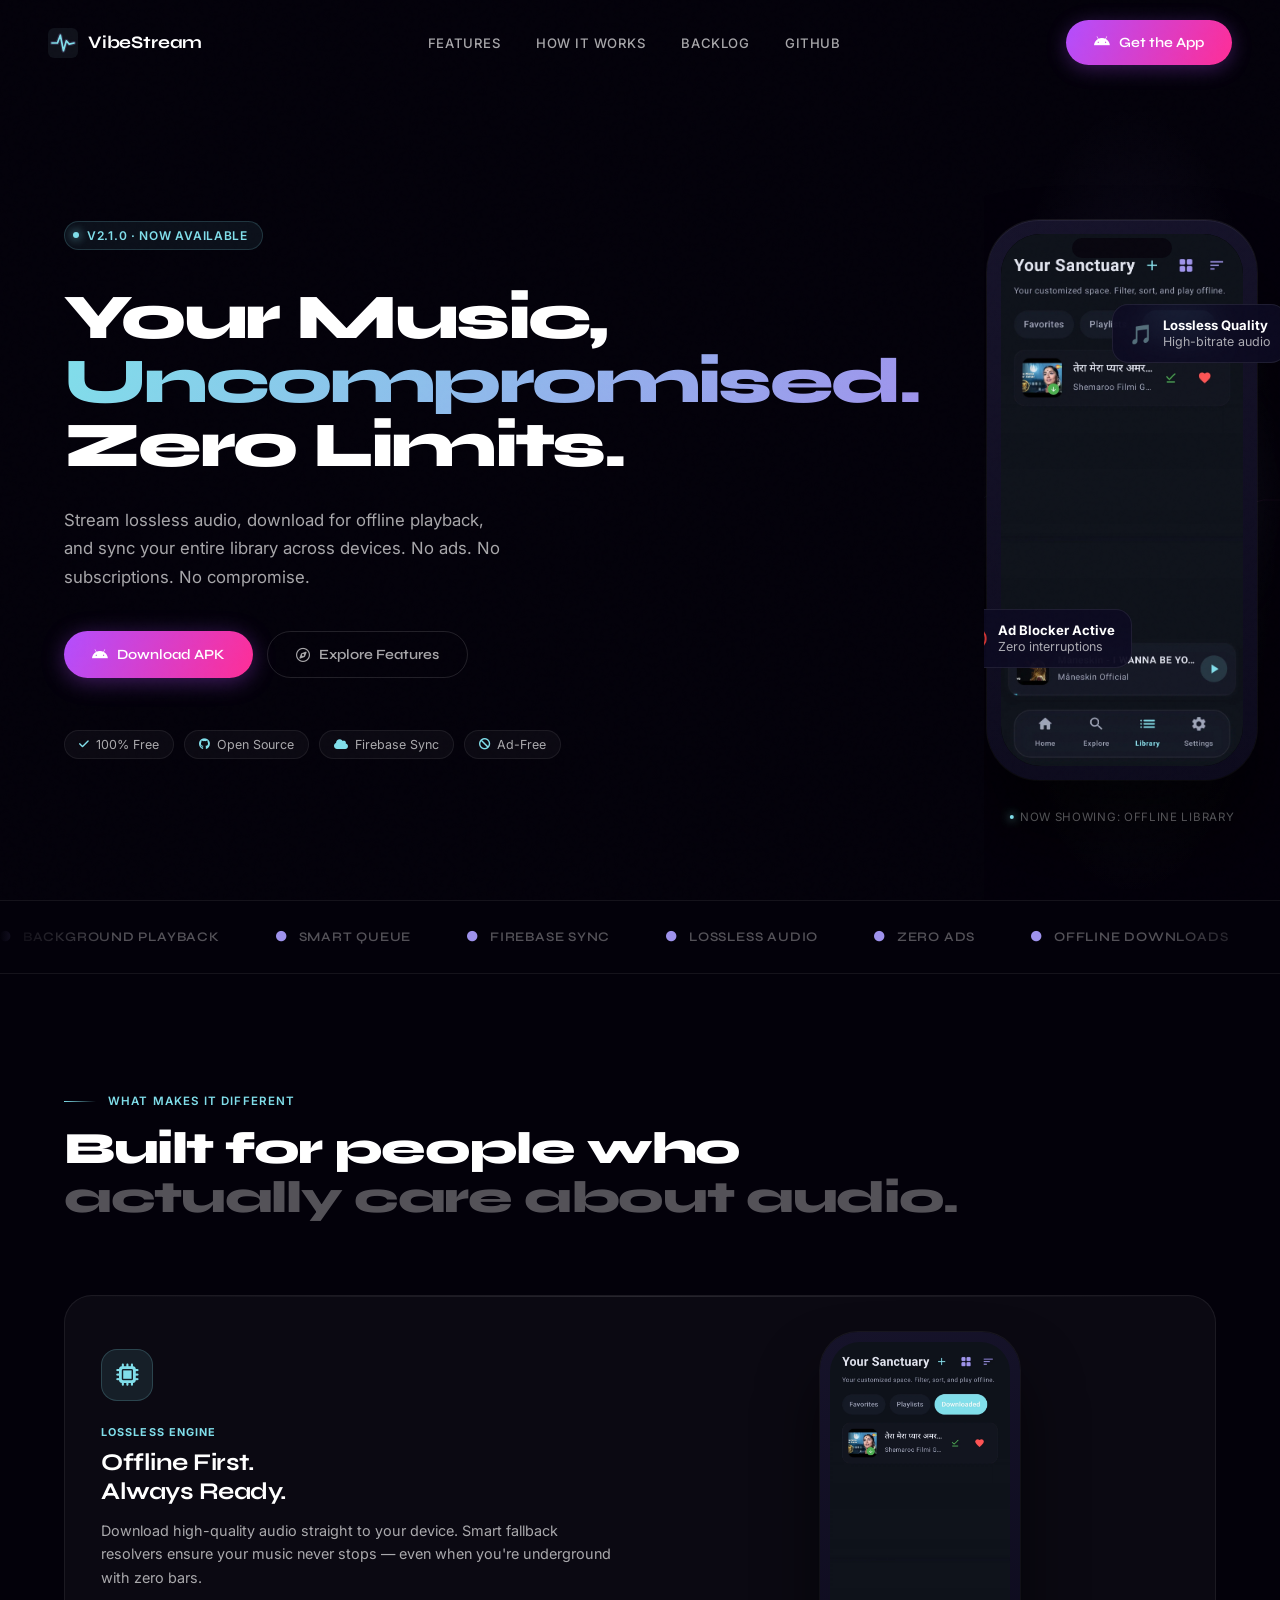
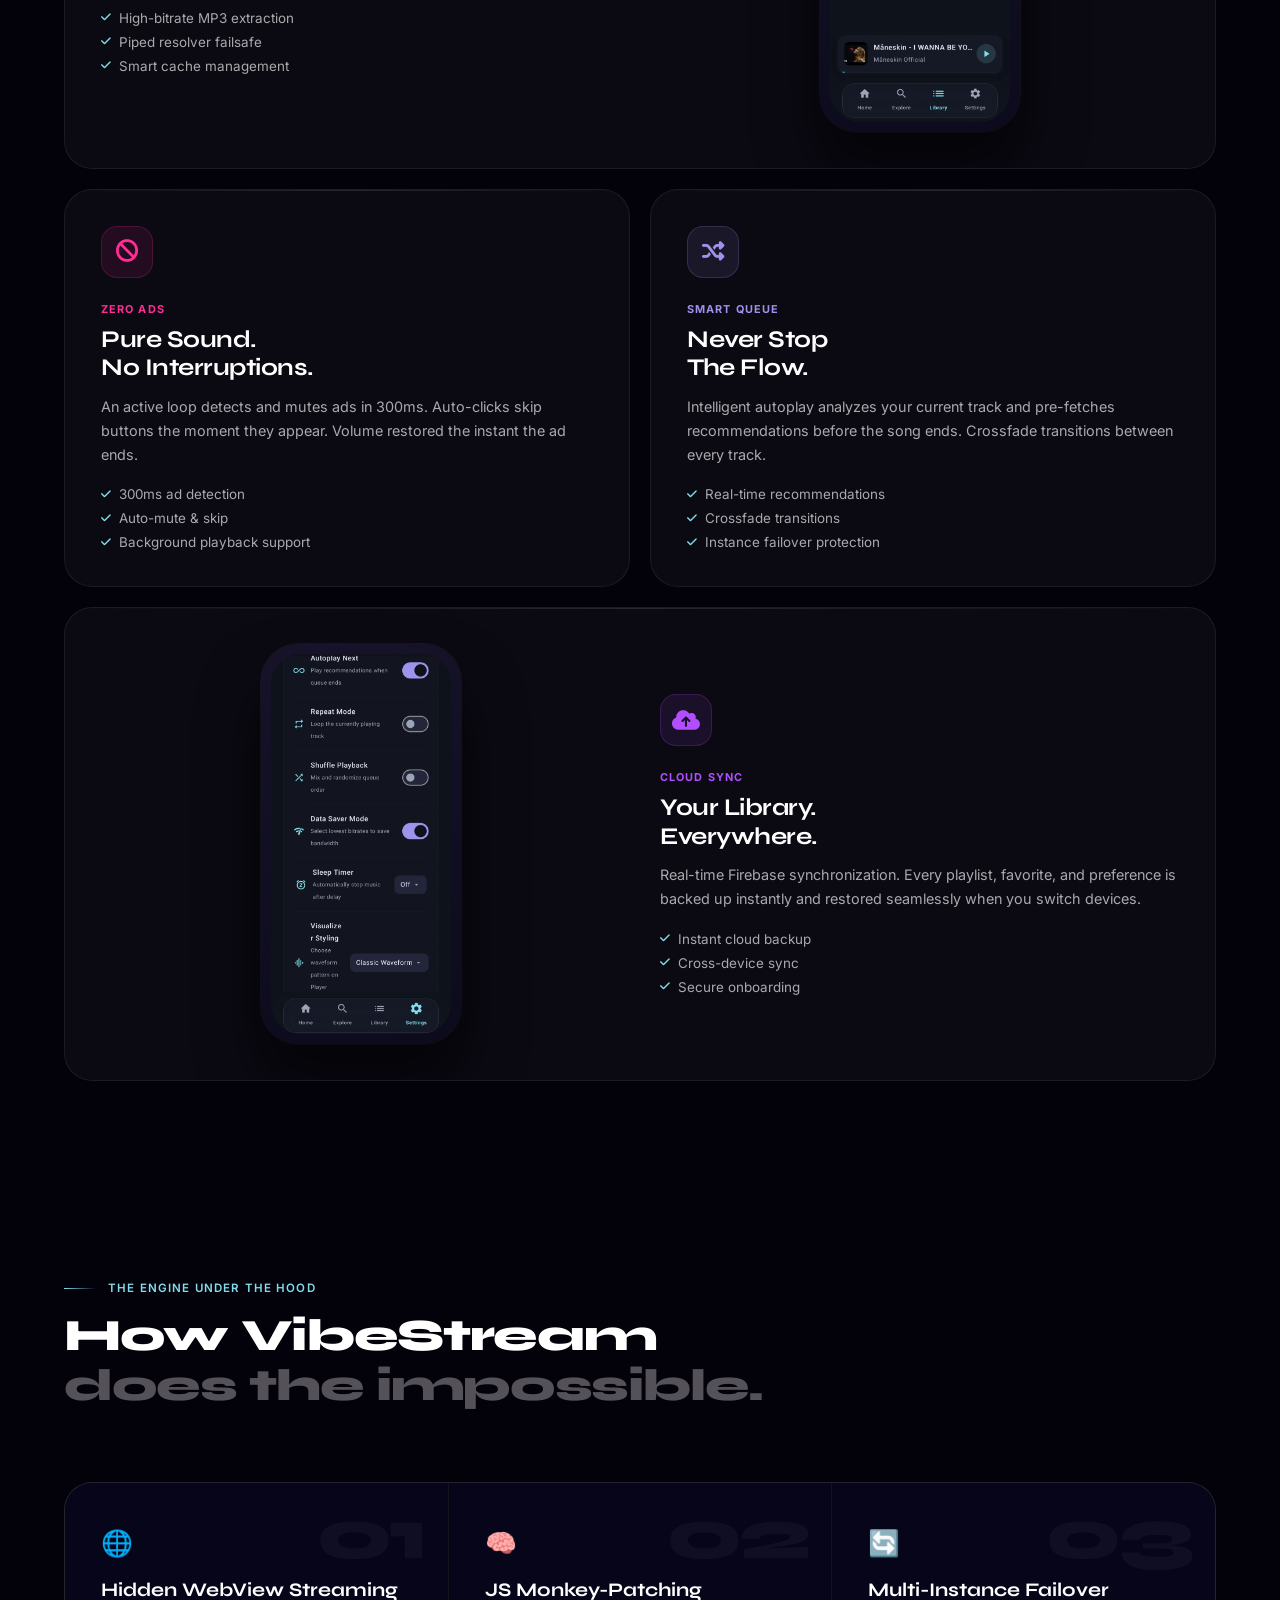
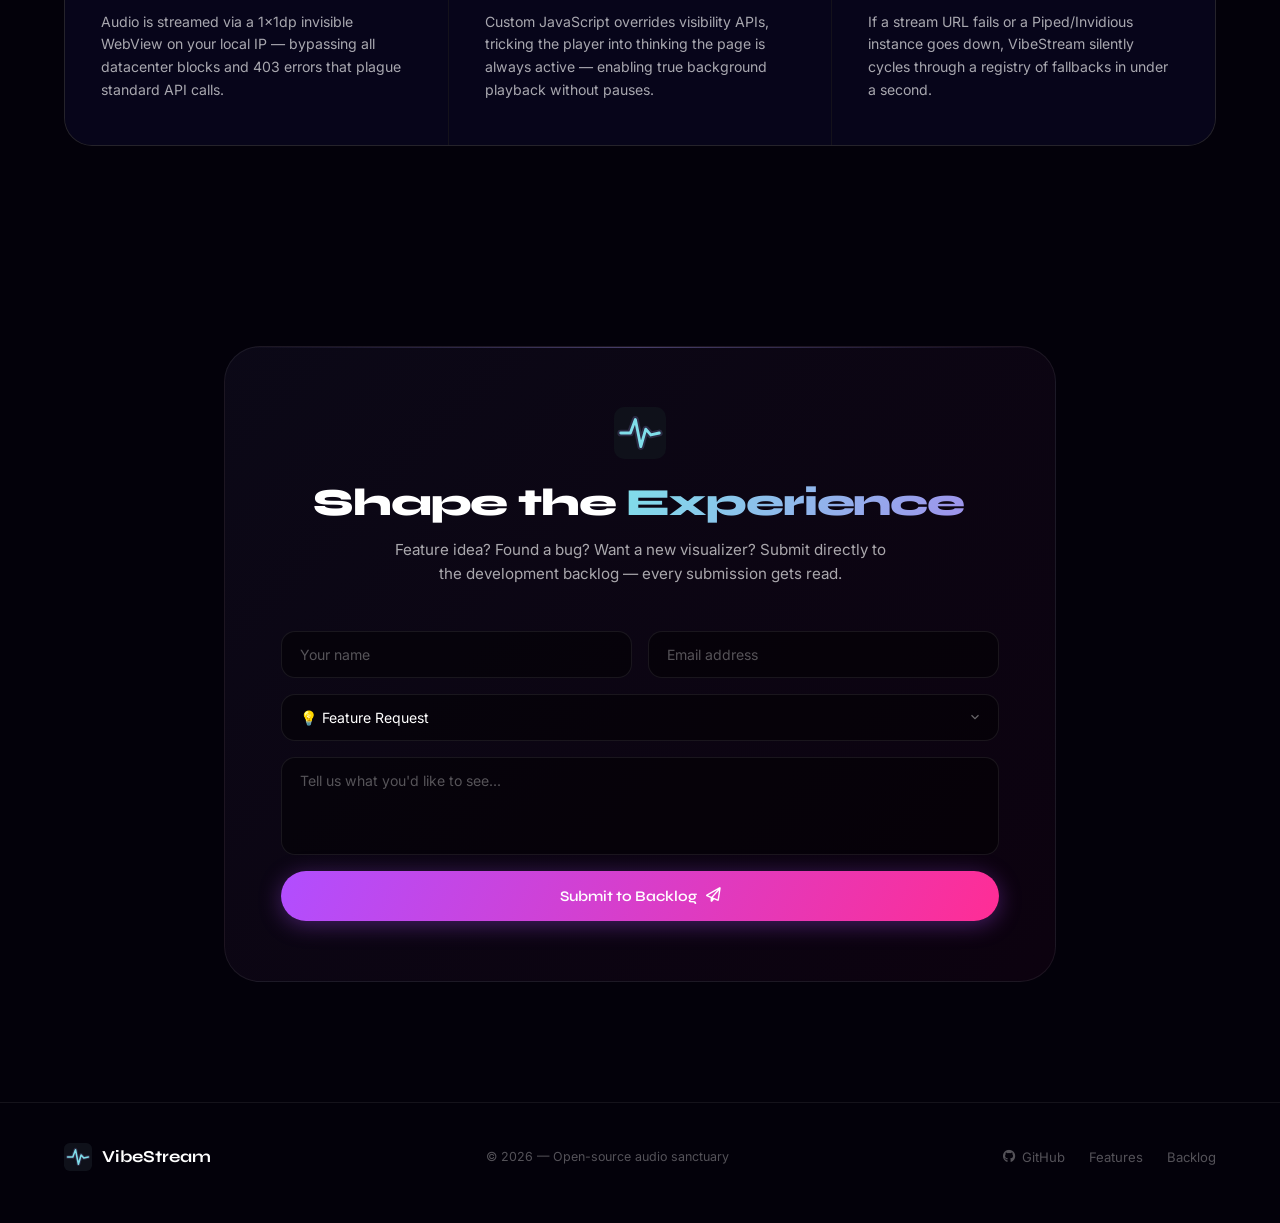
==== commit 5e50ac85: "feat: add google analytics tracking tag" ====
--- a/index.html
+++ b/index.html
@@ -1,6 +1,15 @@
 <!DOCTYPE html>
 <html lang="en">
 <head>
+  <!-- Google tag (gtag.js) -->
+  <script async src="https://www.googletagmanager.com/gtag/js?id=G-84TYYE5QCW"></script>
+  <script>
+    window.dataLayer = window.dataLayer || [];
+    function gtag(){dataLayer.push(arguments);}
+    gtag('js', new Date());
+
+    gtag('config', 'G-84TYYE5QCW');
+  </script>
   <meta charset="UTF-8">
   <meta name="viewport" content="width=device-width, initial-scale=1.0, user-scalable=yes">
   <title>VibeStream — Lossless Audio Sanctuary</title>
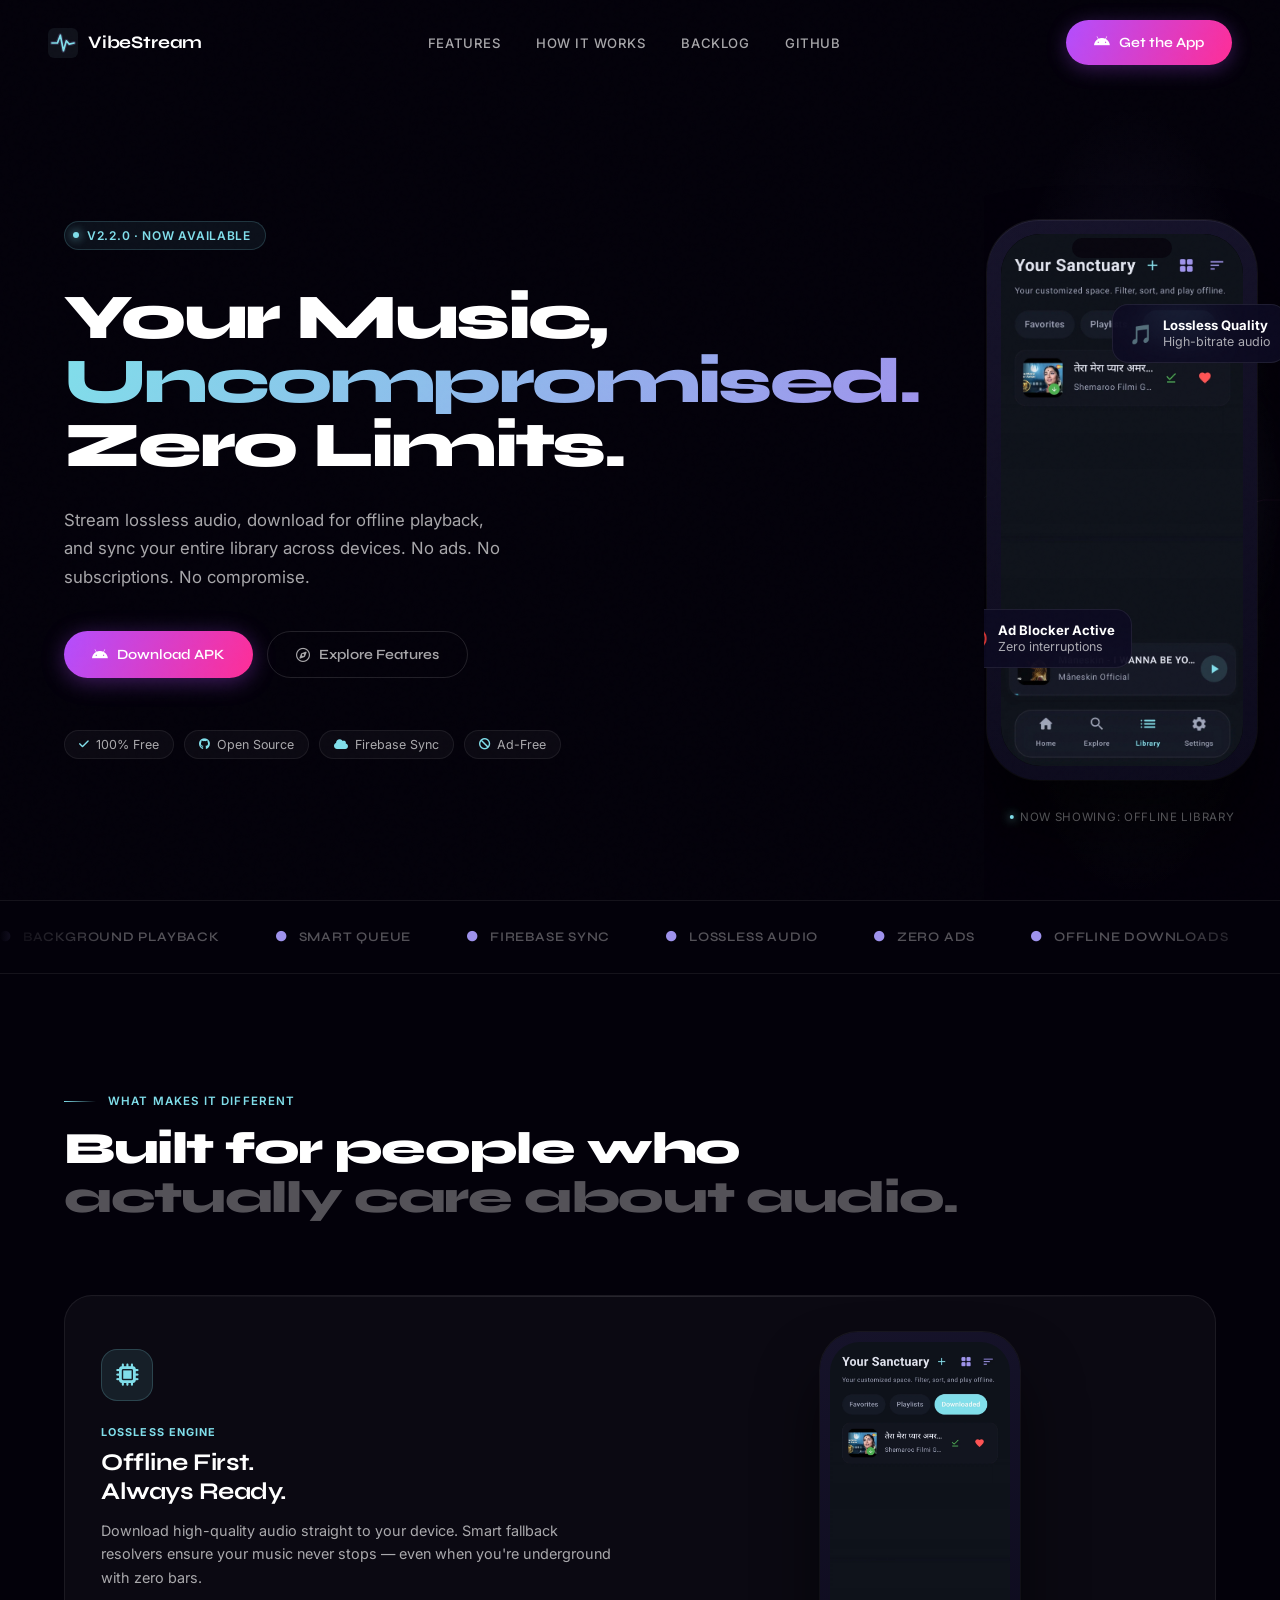
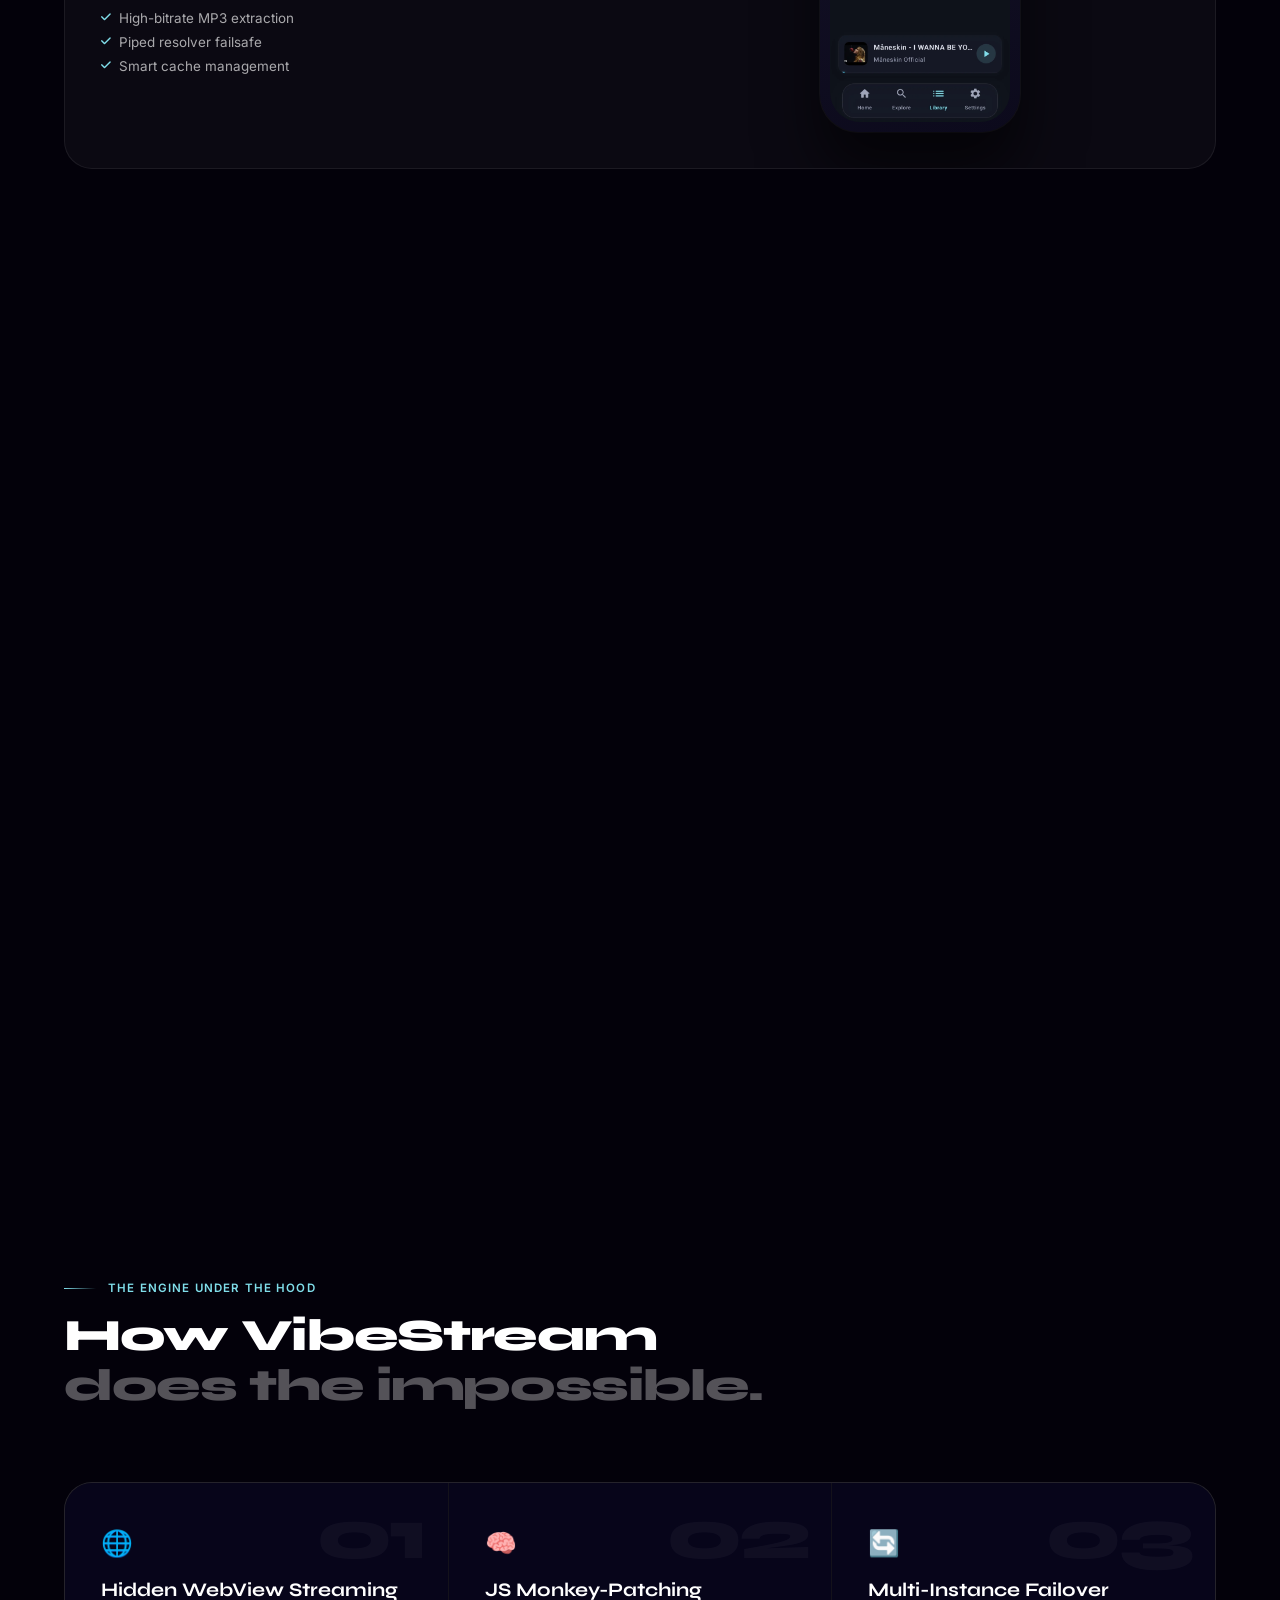
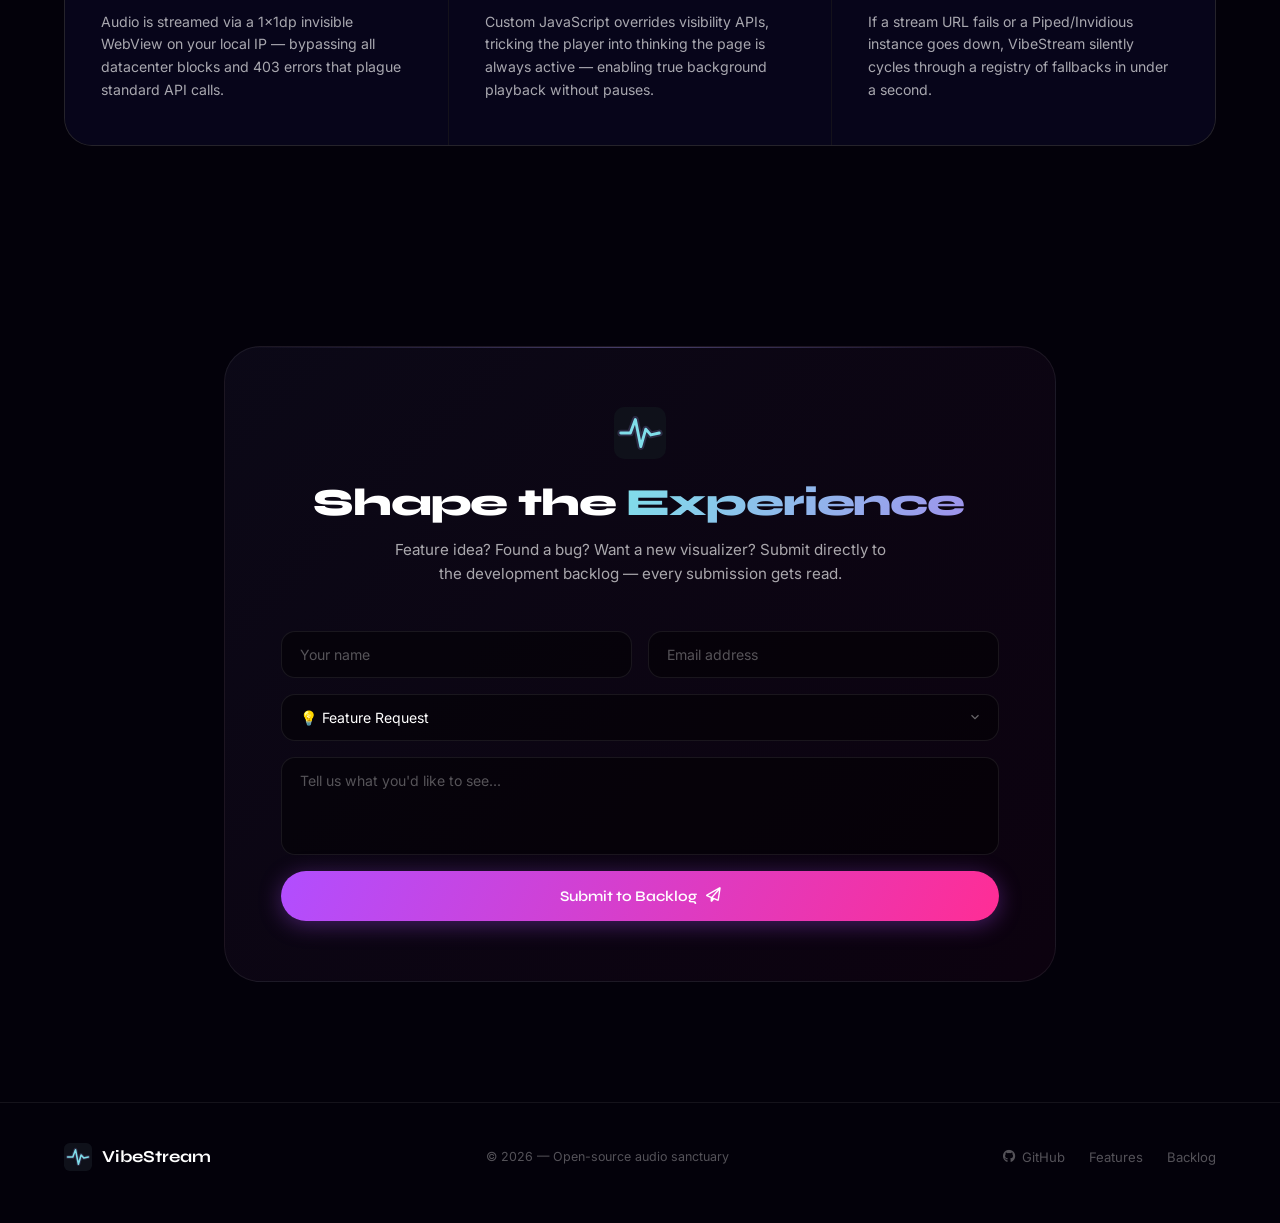
==== commit bf8dd217: "Update mobile responsiveness and version badge to v2.2.0" ====
--- a/index.html
+++ b/index.html
@@ -747,18 +747,55 @@
     @media (max-width: 1024px) {
       #cursor, #cursor-ring { display: none !important; }
       .hero { grid-template-columns: 1fr; min-height: auto; }
-      .hero-left { padding: 120px 40px 60px; }
-      .hero-right { padding: 40px; min-height: 600px; }
-      .features { padding: 80px 40px; }
+      .hero-left { 
+        padding: 100px 20px 40px !important; 
+        align-items: center !important; 
+        text-align: center !important; 
+      }
+      .hero-eyebrow { margin: 0 auto 24px !important; }
+      .hero-title { 
+        font-size: clamp(1.8rem, 6.5vw, 3rem) !important; 
+        overflow: visible !important; 
+      }
+      .hero-title .line { overflow: visible !important; }
+      .hero-sub { 
+        margin-left: auto !important; 
+        margin-right: auto !important; 
+        text-align: center !important;
+        font-size: 1rem !important;
+      }
+      .hero-actions { 
+        width: 100% !important; 
+        justify-content: center !important; 
+        flex-direction: column !important;
+        align-items: center !important;
+        gap: 12px !important; 
+      }
+      .hero-actions .btn {
+        width: 100% !important;
+        max-width: 320px;
+      }
+      .hero-pills { 
+        justify-content: center !important; 
+        gap: 8px !important; 
+        max-width: 440px; 
+        margin: 0 auto !important; 
+      }
+      .pill { font-size: 0.75rem !important; padding: 5px 12px !important; }
+      
+      .hero-right { padding: 40px 0; min-height: 500px; }
+      .phone-wrap { transform: scale(0.9); transform-origin: center center; }
+      
+      .features { padding: 80px 20px; }
       .features-grid { grid-template-columns: 1fr; }
       .feat-card-large { grid-column: span 1; grid-template-columns: 1fr; }
       .feat-phone { display: none; }
-      .how { padding: 60px 40px 80px; }
+      .how { padding: 60px 20px 80px; }
       .steps { grid-template-columns: 1fr; }
-      .feedback { padding: 60px 40px 80px; }
-      .feedback-inner { padding: 40px 28px; }
+      .feedback { padding: 60px 20px 80px; }
+      .feedback-inner { padding: 40px 20px; }
       .f-row { grid-template-columns: 1fr; }
-      footer { padding: 40px; }
+      footer { padding: 40px 20px; }
       .footer-inner { flex-direction: column; text-align: center; }
     }
     @media (max-width: 768px) {
@@ -830,7 +867,7 @@
     <div class="hero-left">
       <div class="hero-eyebrow">
         <div class="eyebrow-dot"></div>
-        <span>v2.1.0 · Now Available</span>
+        <span>v2.2.0 · Now Available</span>
       </div>
 
       <h1 class="hero-title" id="heroTitle">
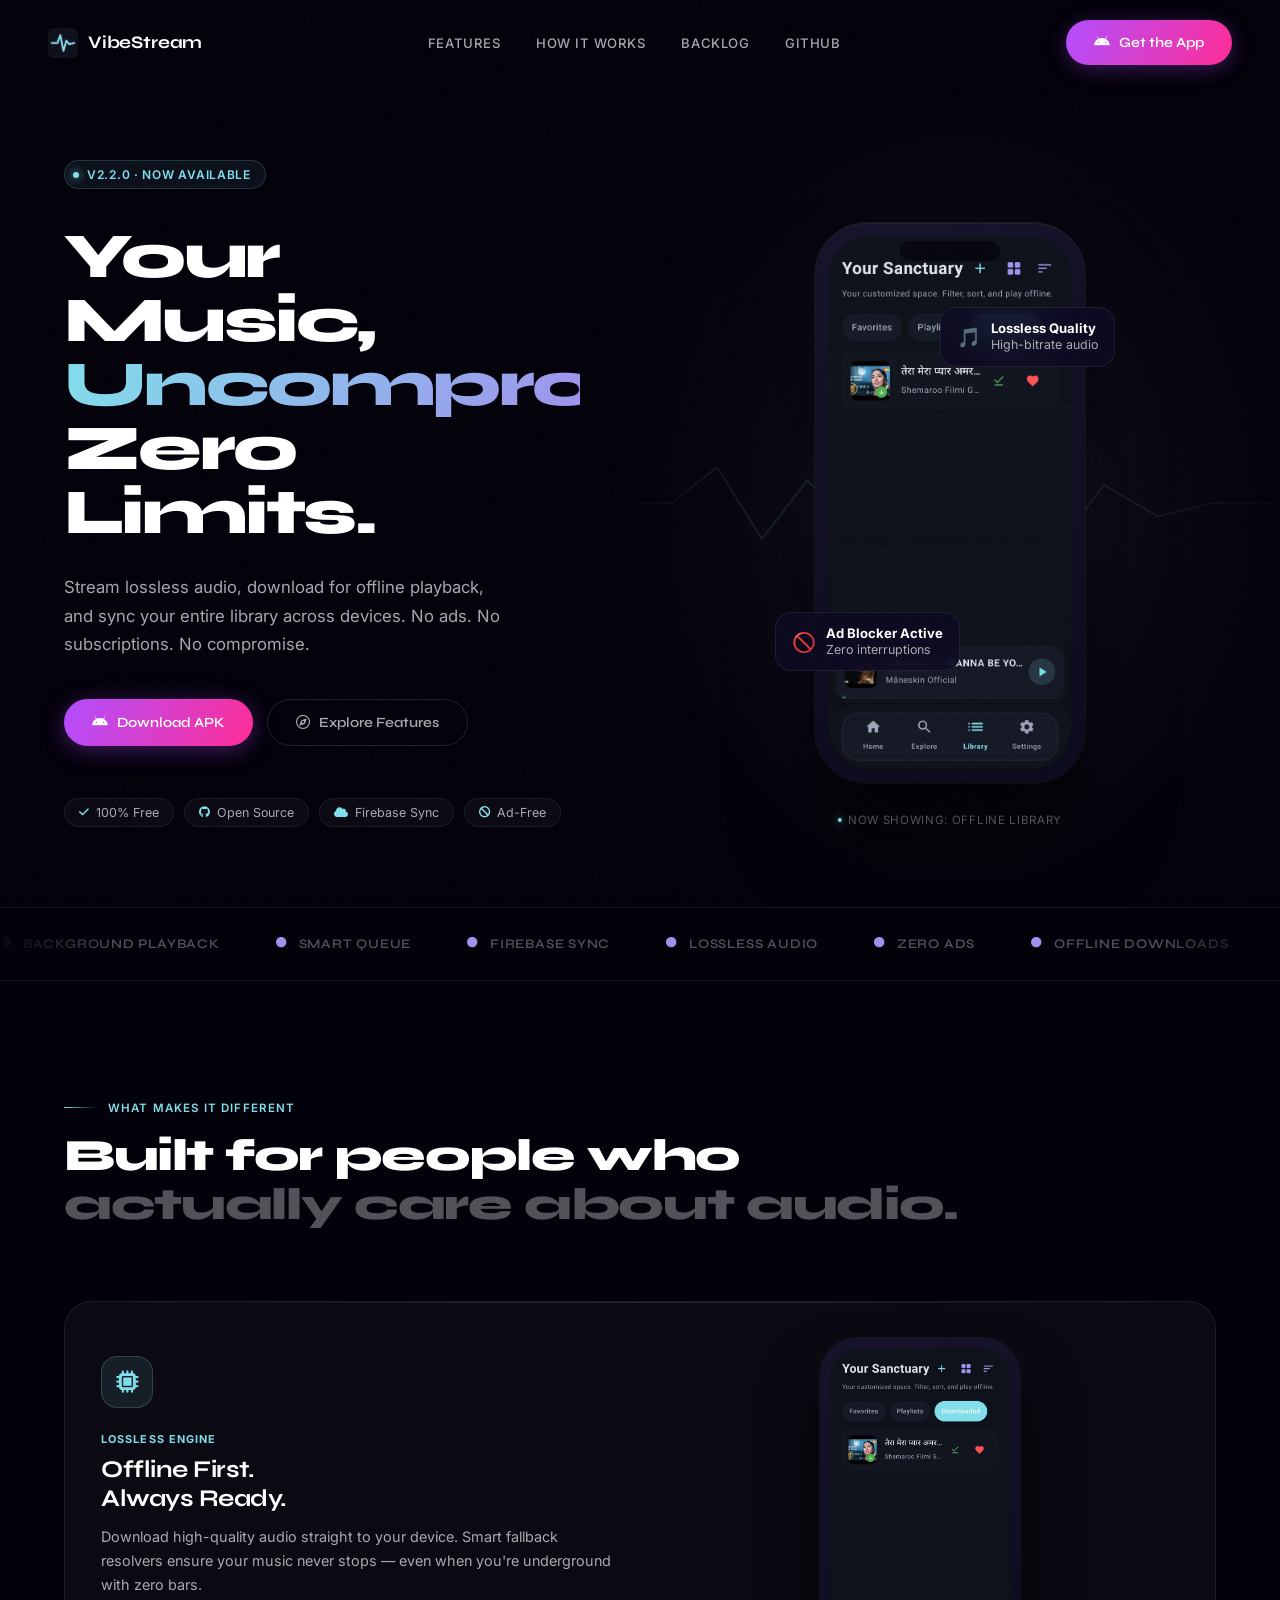
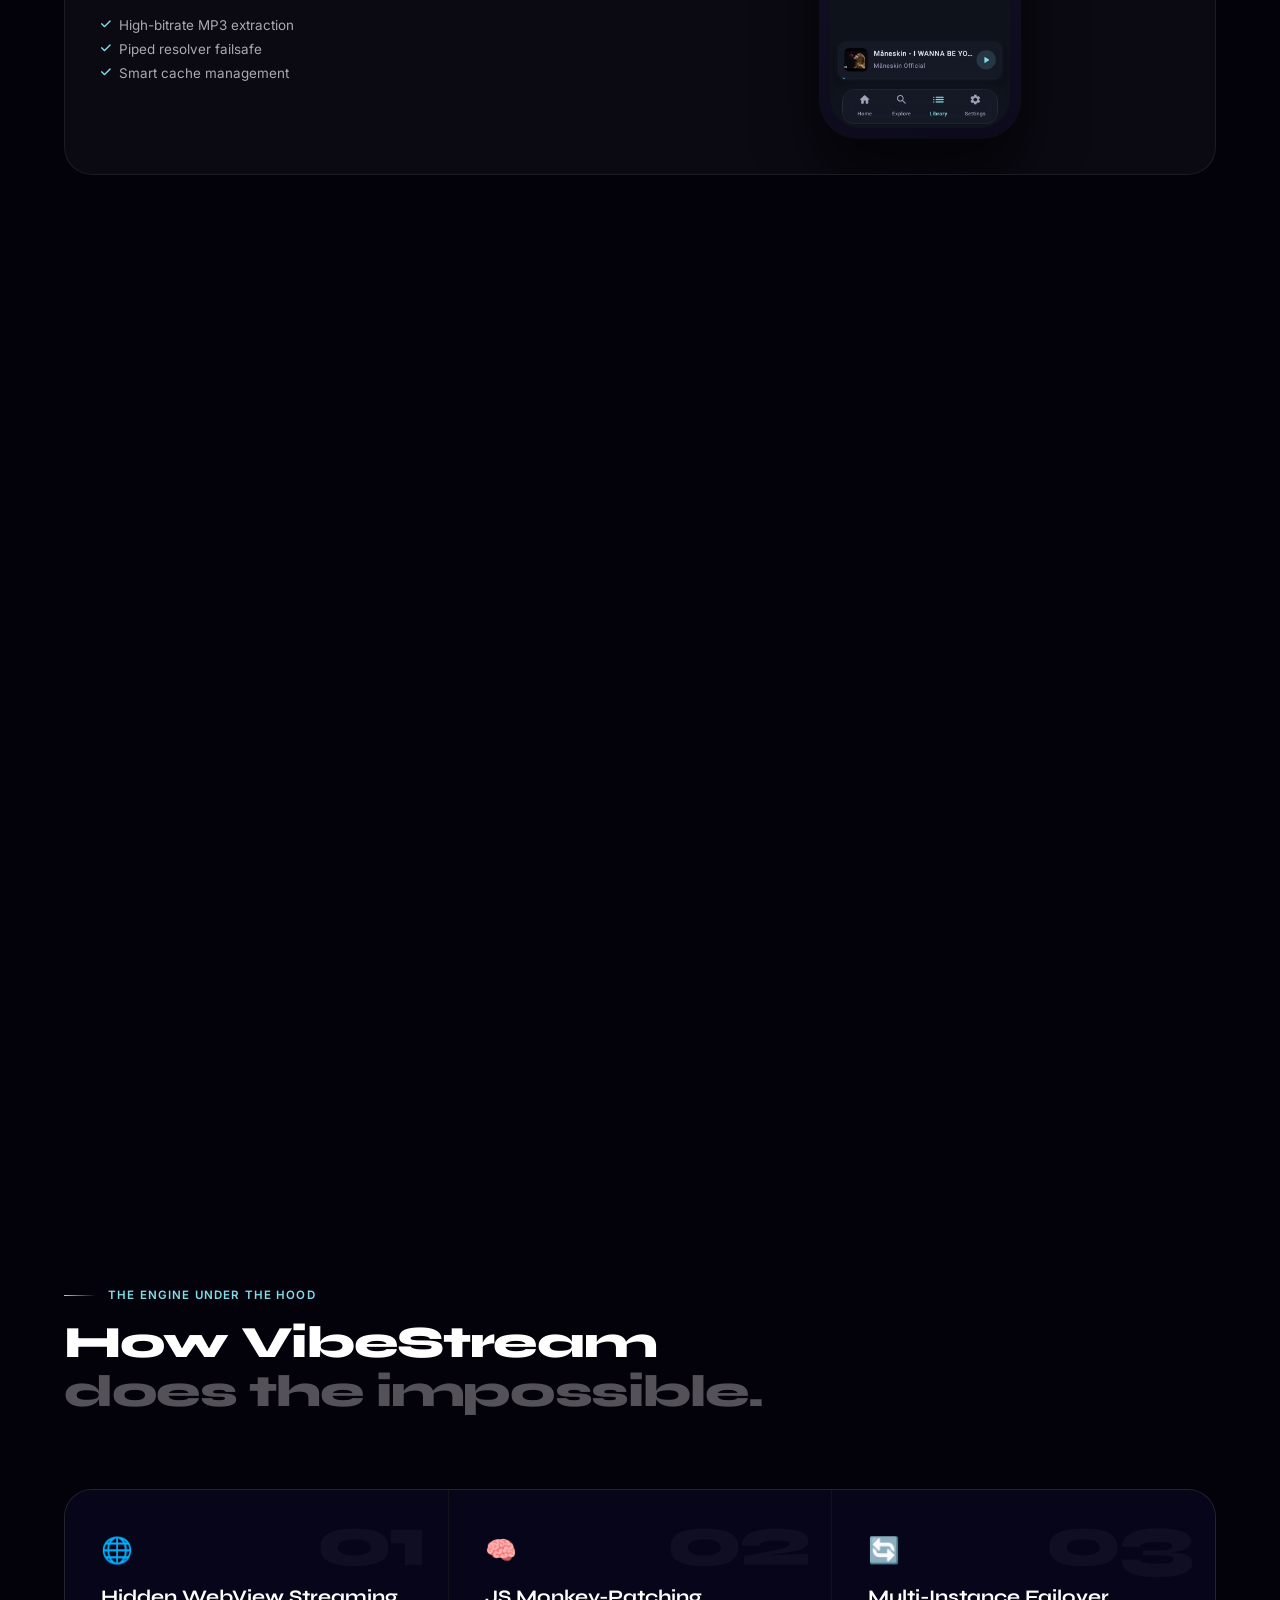
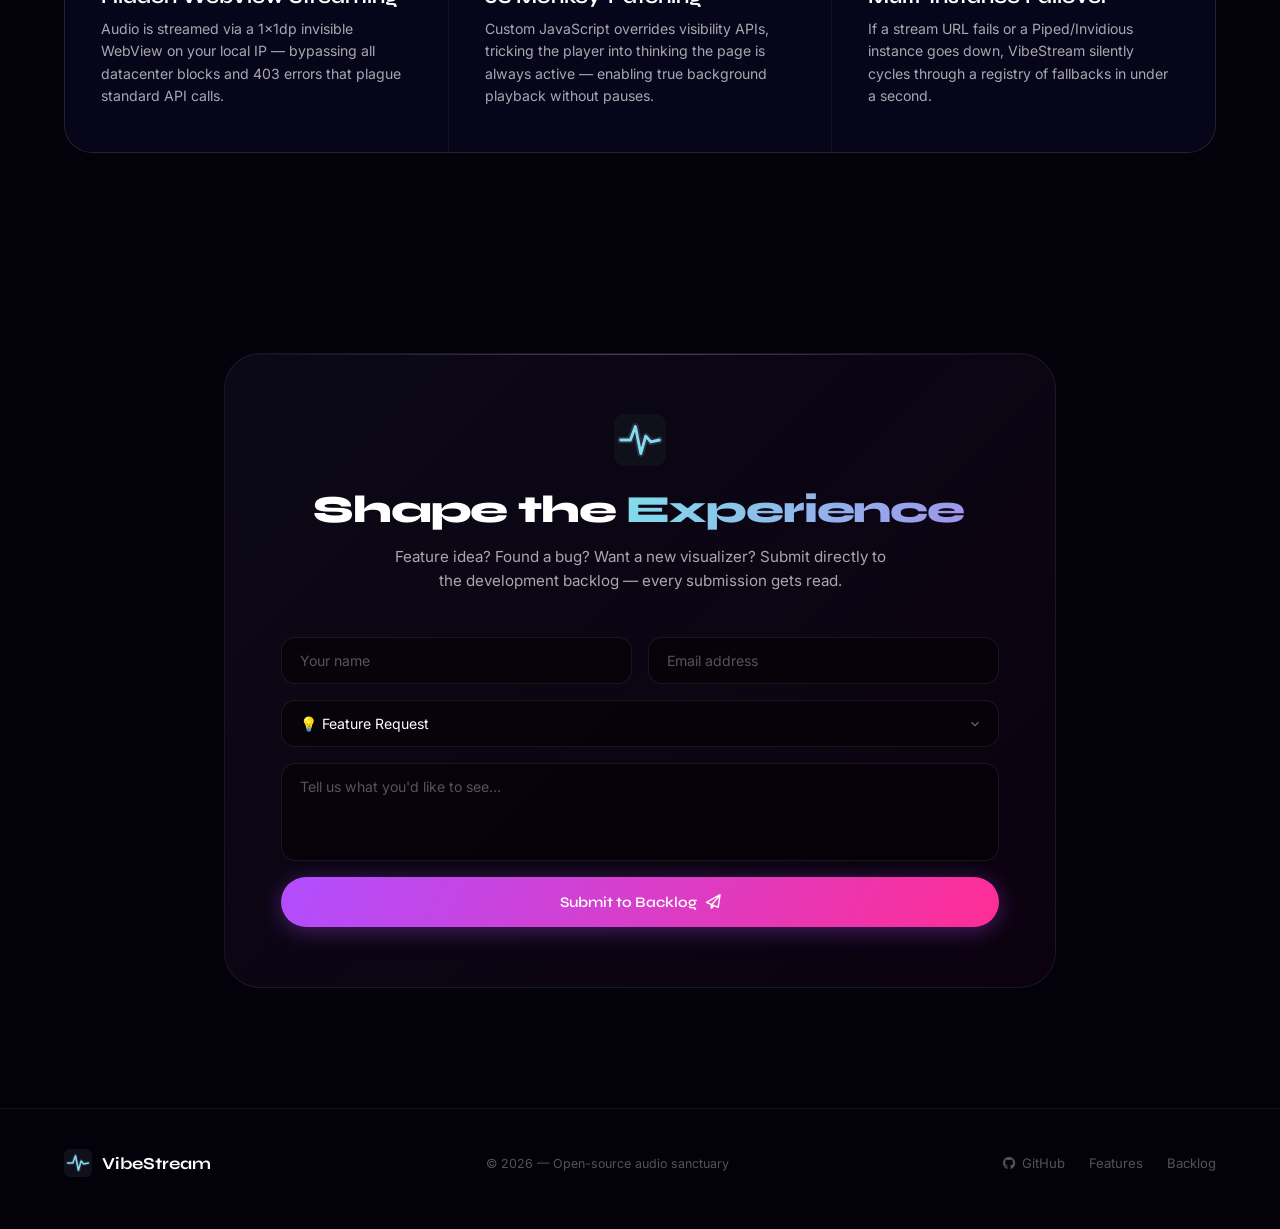
==== commit cb5f2e33: "Fix mobile layout text clipping and horizontal overflow" ====
--- a/index.html
+++ b/index.html
@@ -45,7 +45,7 @@
        RESET & BASE
     ============================================= */
     *, *::before, *::after { margin: 0; padding: 0; box-sizing: border-box; }
-    html { scroll-behavior: smooth; background: var(--bg); }
+    html { scroll-behavior: smooth; background: var(--bg); overflow-x: hidden; }
     body {
       background: var(--bg);
       color: var(--white);
@@ -191,6 +191,7 @@
       display: flex; flex-direction: column; justify-content: center;
       padding: 60px 60px 80px 64px;
       position: relative; z-index: 2;
+      min-width: 0;
     }
 
     .hero-eyebrow {
@@ -224,6 +225,7 @@
       letter-spacing: -0.04em;
       margin-bottom: 28px;
       overflow: hidden;
+      min-width: 0;
     }
     .hero-title .line {
       display: block;
@@ -748,27 +750,29 @@
       #cursor, #cursor-ring { display: none !important; }
       .hero { grid-template-columns: 1fr; min-height: auto; }
       .hero-left { 
-        padding: 100px 20px 40px !important; 
-        align-items: center !important; 
-        text-align: center !important; 
-      }
-      .hero-eyebrow { margin: 0 auto 24px !important; }
+        padding: 100px 16px 40px !important; 
+        align-items: flex-start !important; 
+        text-align: left !important; 
+      }
+      .hero-eyebrow { margin: 0 0 24px !important; }
       .hero-title { 
-        font-size: clamp(1.8rem, 6.5vw, 3rem) !important; 
+        font-size: clamp(1.7rem, 6vw, 2.4rem) !important; 
         overflow: visible !important; 
+        text-align: left !important;
       }
       .hero-title .line { overflow: visible !important; }
       .hero-sub { 
-        margin-left: auto !important; 
-        margin-right: auto !important; 
-        text-align: center !important;
-        font-size: 1rem !important;
+        margin-left: 0 !important; 
+        margin-right: 0 !important; 
+        text-align: left !important;
+        font-size: 0.95rem !important;
+        max-width: 100% !important;
       }
       .hero-actions { 
         width: 100% !important; 
-        justify-content: center !important; 
+        justify-content: flex-start !important; 
         flex-direction: column !important;
-        align-items: center !important;
+        align-items: flex-start !important;
         gap: 12px !important; 
       }
       .hero-actions .btn {
@@ -776,10 +780,10 @@
         max-width: 320px;
       }
       .hero-pills { 
-        justify-content: center !important; 
+        justify-content: flex-start !important; 
         gap: 8px !important; 
-        max-width: 440px; 
-        margin: 0 auto !important; 
+        margin: 0 !important; 
+        width: 100% !important;
       }
       .pill { font-size: 0.75rem !important; padding: 5px 12px !important; }
       
@@ -807,13 +811,41 @@
       .nav-cta { padding: 8px 14px; font-size: 0px !important; }
       .nav-cta i { font-size: 0.85rem !important; margin-right: 0 !important; }
       
-      .hero-left { padding: 100px 16px 36px; align-items: center; text-align: center; }
-      .hero-eyebrow { margin: 0 auto 24px; }
-      .hero-title { font-size: clamp(1.5rem, 7.5vw, 2.4rem) !important; overflow: visible !important; }
+      .hero-left { 
+        padding: 100px 16px 36px !important; 
+        align-items: flex-start !important; 
+        text-align: left !important; 
+      }
+      .hero-eyebrow { margin: 0 0 24px !important; }
+      .hero-title { 
+        font-size: clamp(1.3rem, 6vw, 1.8rem) !important; 
+        overflow: visible !important; 
+        text-align: left !important;
+      }
       .hero-title .line { overflow: visible !important; }
-      .hero-sub { margin-left: auto; margin-right: auto; }
-      .hero-actions { width: 100%; justify-content: center; gap: 12px; }
-      .hero-pills { justify-content: center; gap: 6px !important; max-width: 340px; margin: 0 auto; }
+      .hero-sub { 
+        margin-left: 0 !important; 
+        margin-right: 0 !important; 
+        text-align: left !important;
+        max-width: 100% !important;
+      }
+      .hero-actions { 
+        width: 100% !important; 
+        justify-content: flex-start !important; 
+        flex-direction: column !important;
+        align-items: flex-start !important;
+        gap: 12px !important; 
+      }
+      .hero-actions .btn {
+        width: 100% !important;
+        max-width: 320px;
+      }
+      .hero-pills { 
+        justify-content: flex-start !important; 
+        gap: 6px !important; 
+        margin: 0 !important; 
+        width: 100% !important;
+      }
       .pill { font-size: 0.72rem !important; padding: 5px 10px !important; }
       
       .hero-right { padding: 16px 0; min-height: 480px; }
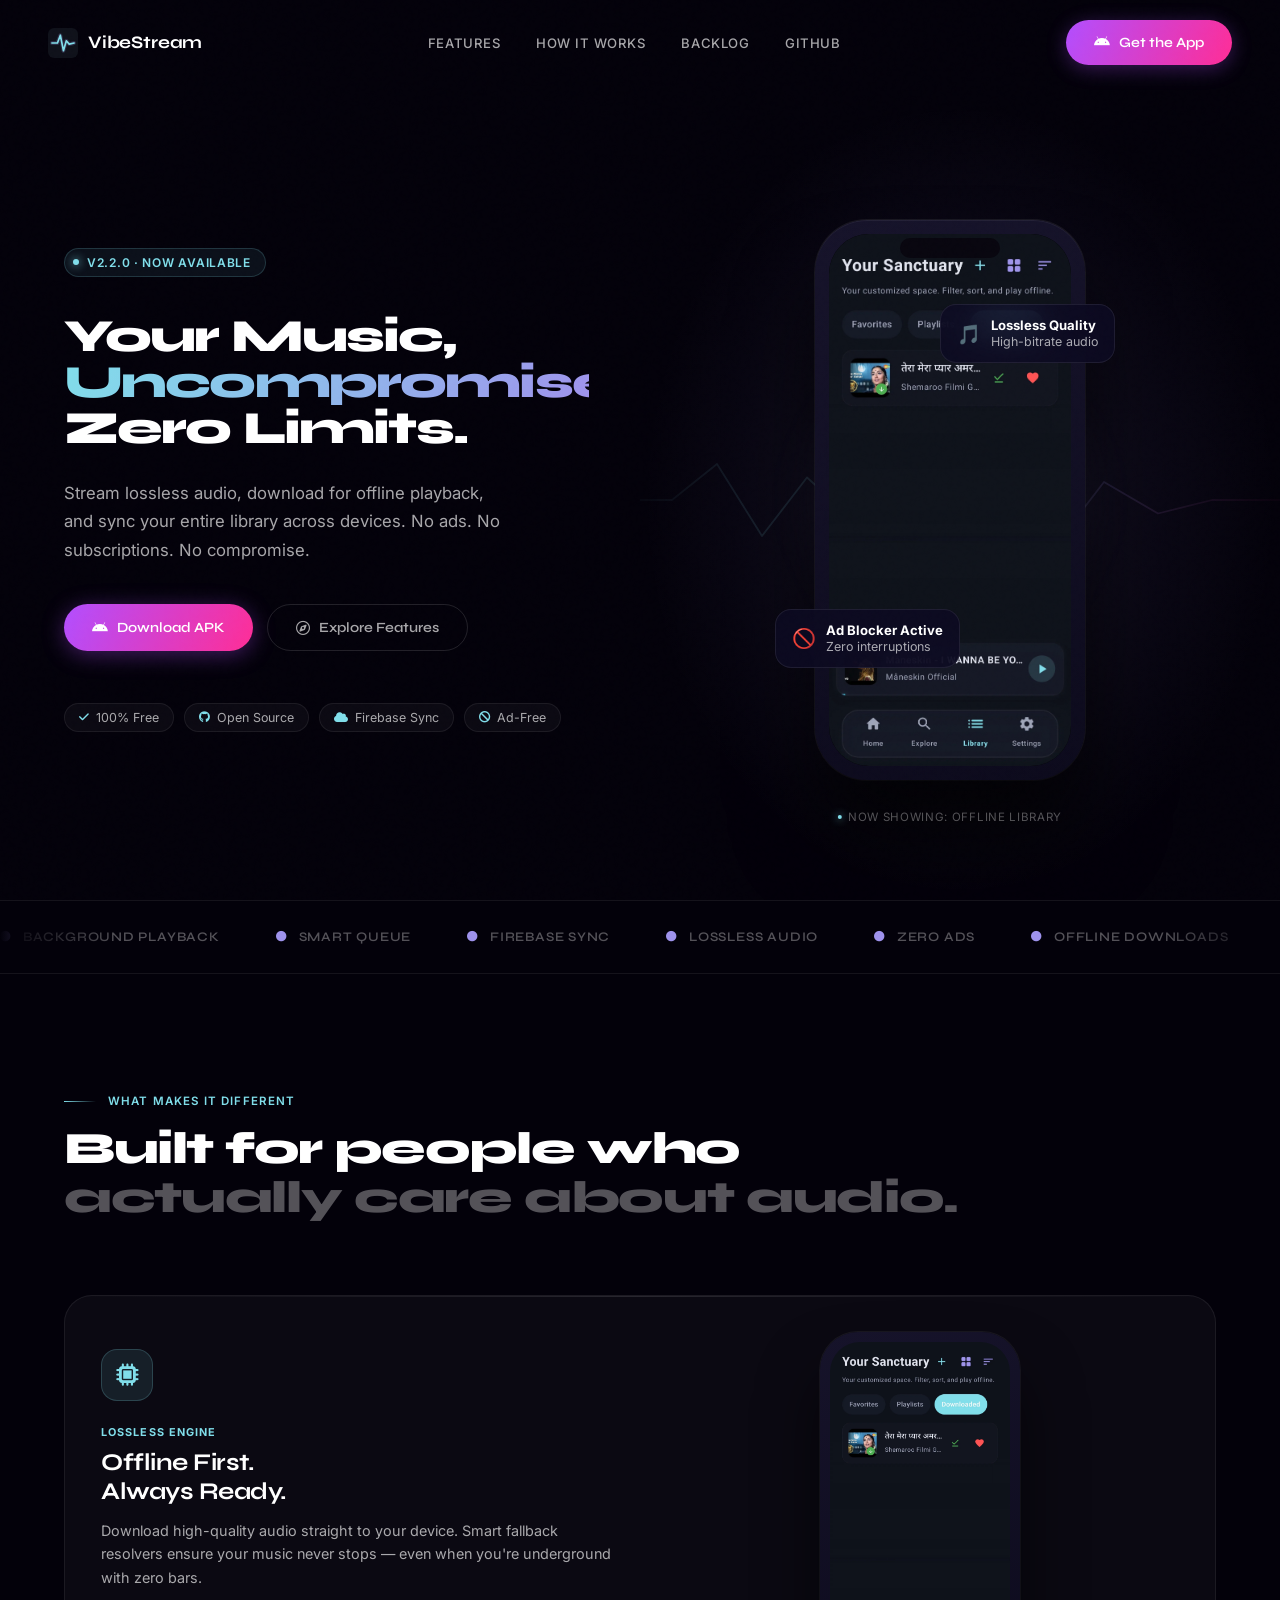
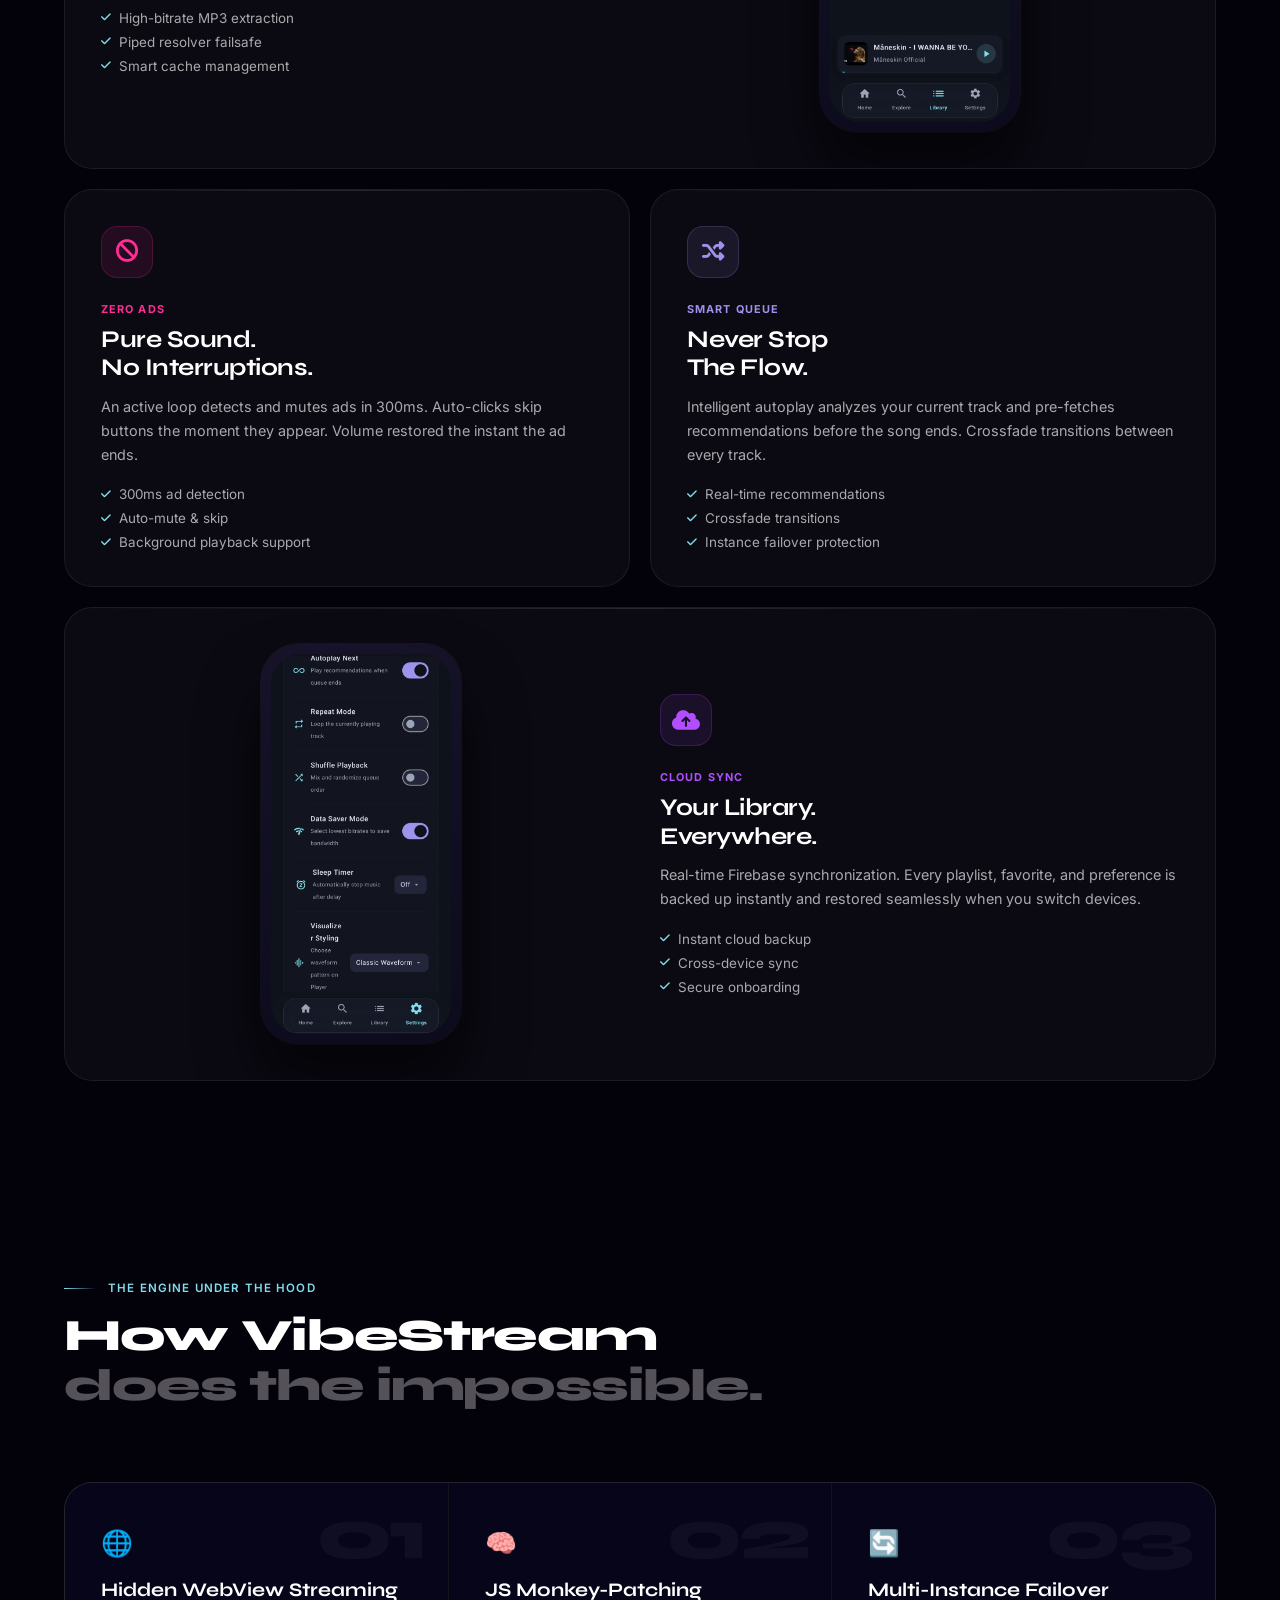
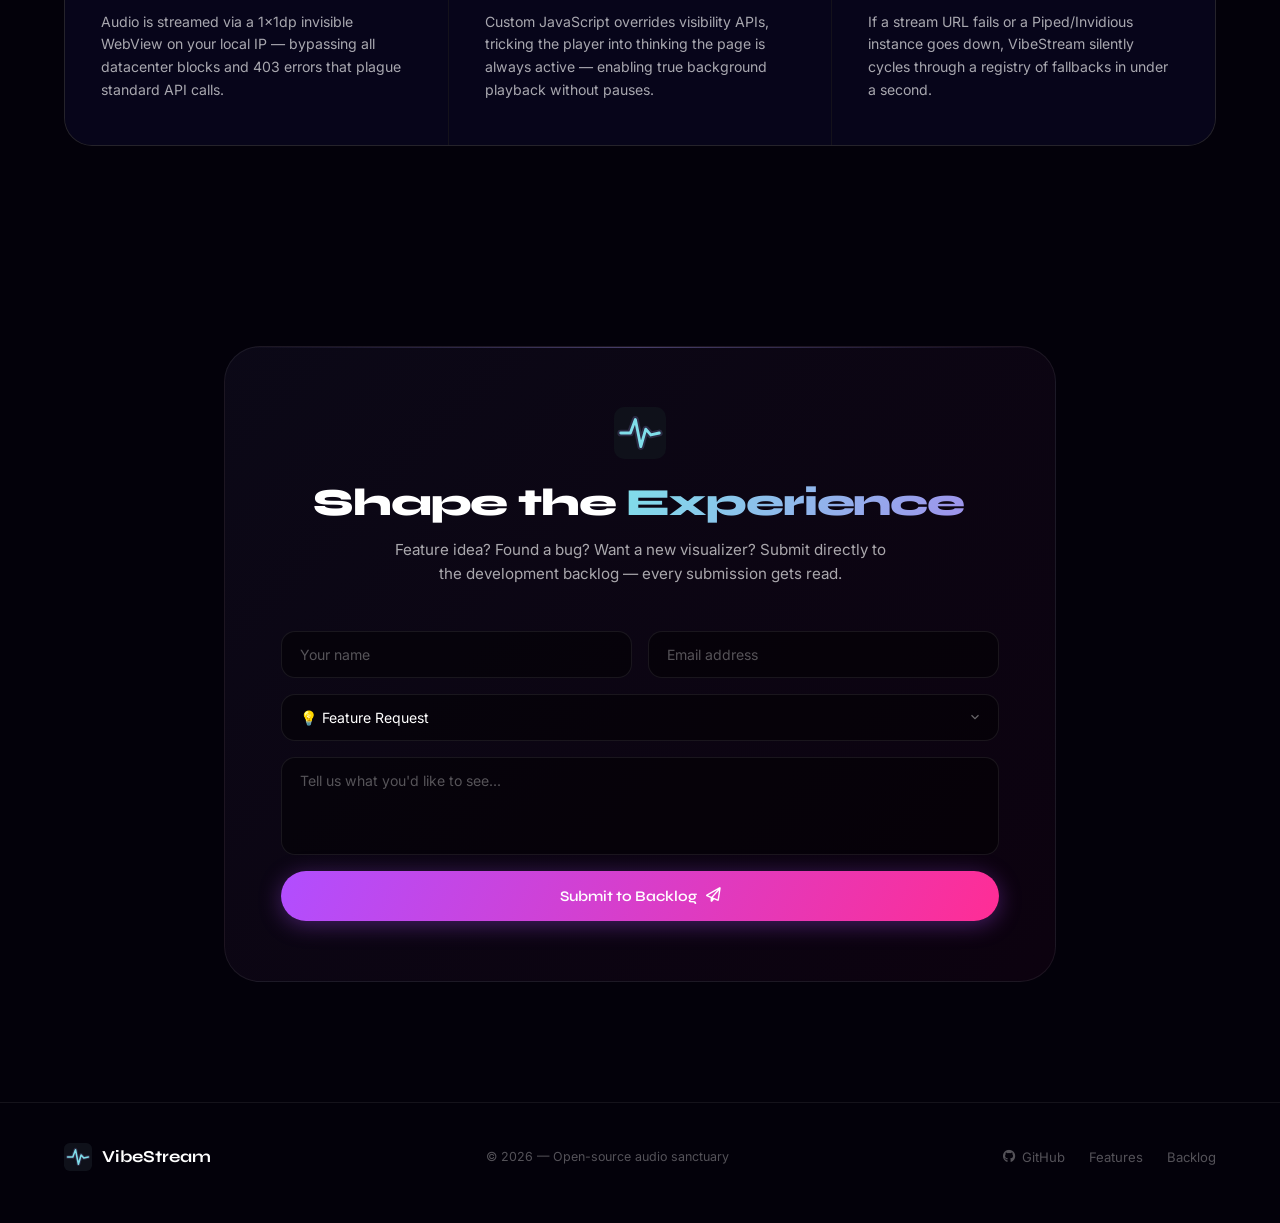
==== commit fbd545e0: "Fix desktop and laptop text overflow clipping by reducing hero-title font-size scaling to 3.6vw and " ====
--- a/index.html
+++ b/index.html
@@ -189,7 +189,7 @@
 
     .hero-left {
       display: flex; flex-direction: column; justify-content: center;
-      padding: 60px 60px 80px 64px;
+      padding: 60px clamp(24px, 4vw, 60px) 80px clamp(32px, 5vw, 64px);
       position: relative; z-index: 2;
       min-width: 0;
     }
@@ -219,7 +219,7 @@
 
     .hero-title {
       font-family: 'Syne', sans-serif;
-      font-size: clamp(3rem, 5vw, 5.2rem);
+      font-size: clamp(2.5rem, 3.6vw, 4.5rem);
       font-weight: 800;
       line-height: 1.0;
       letter-spacing: -0.04em;
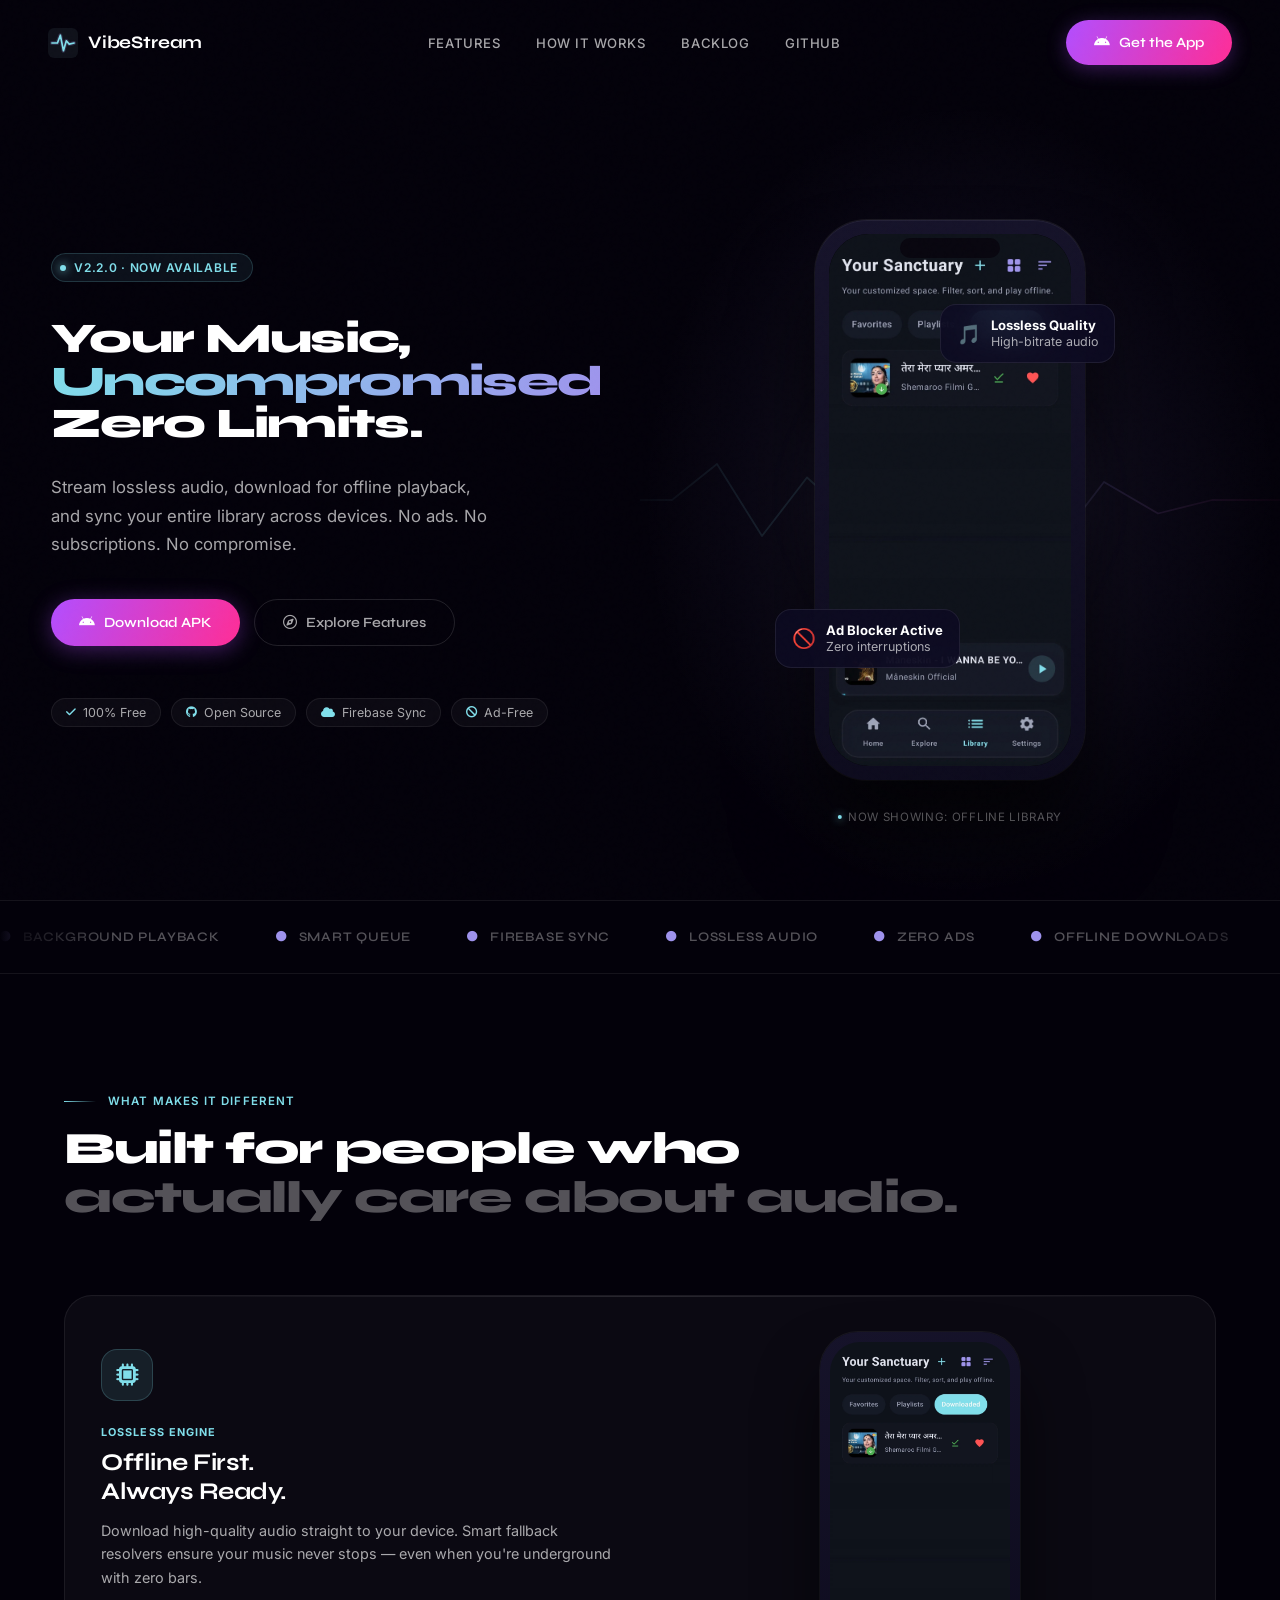
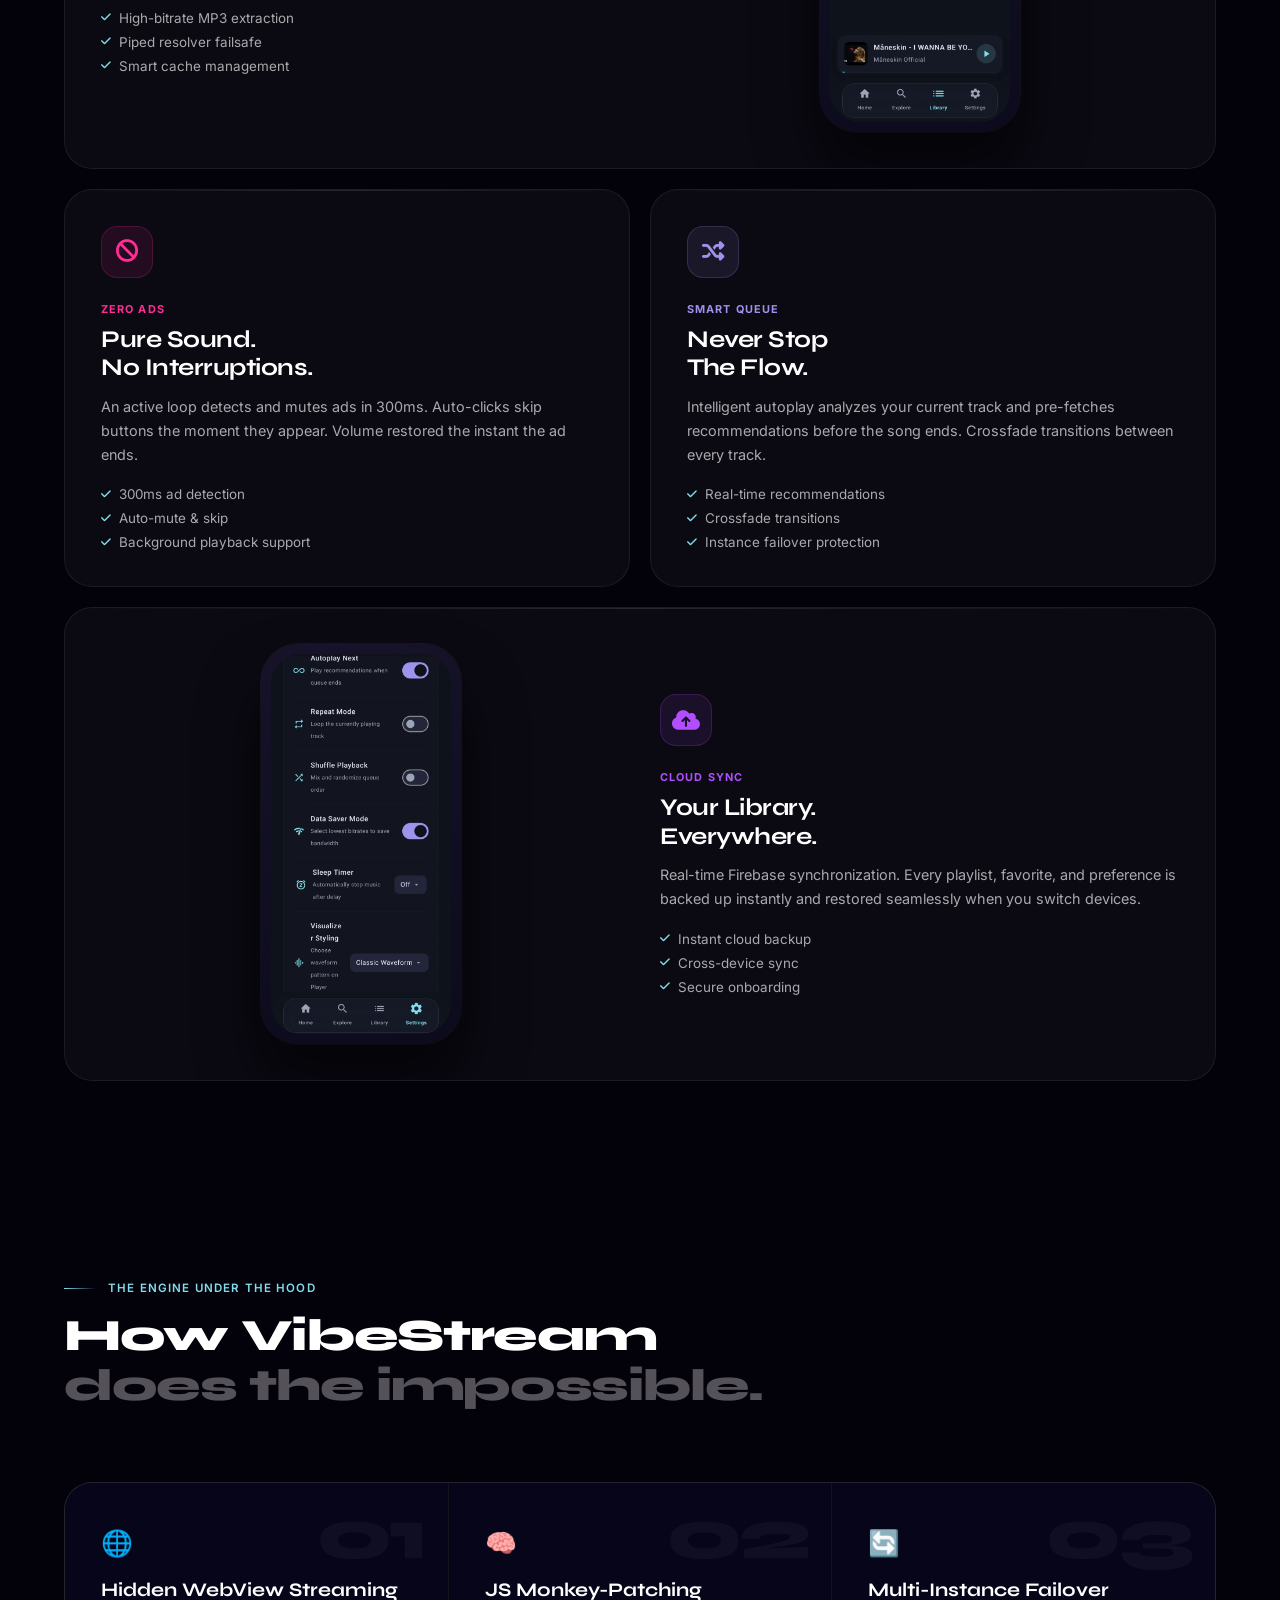
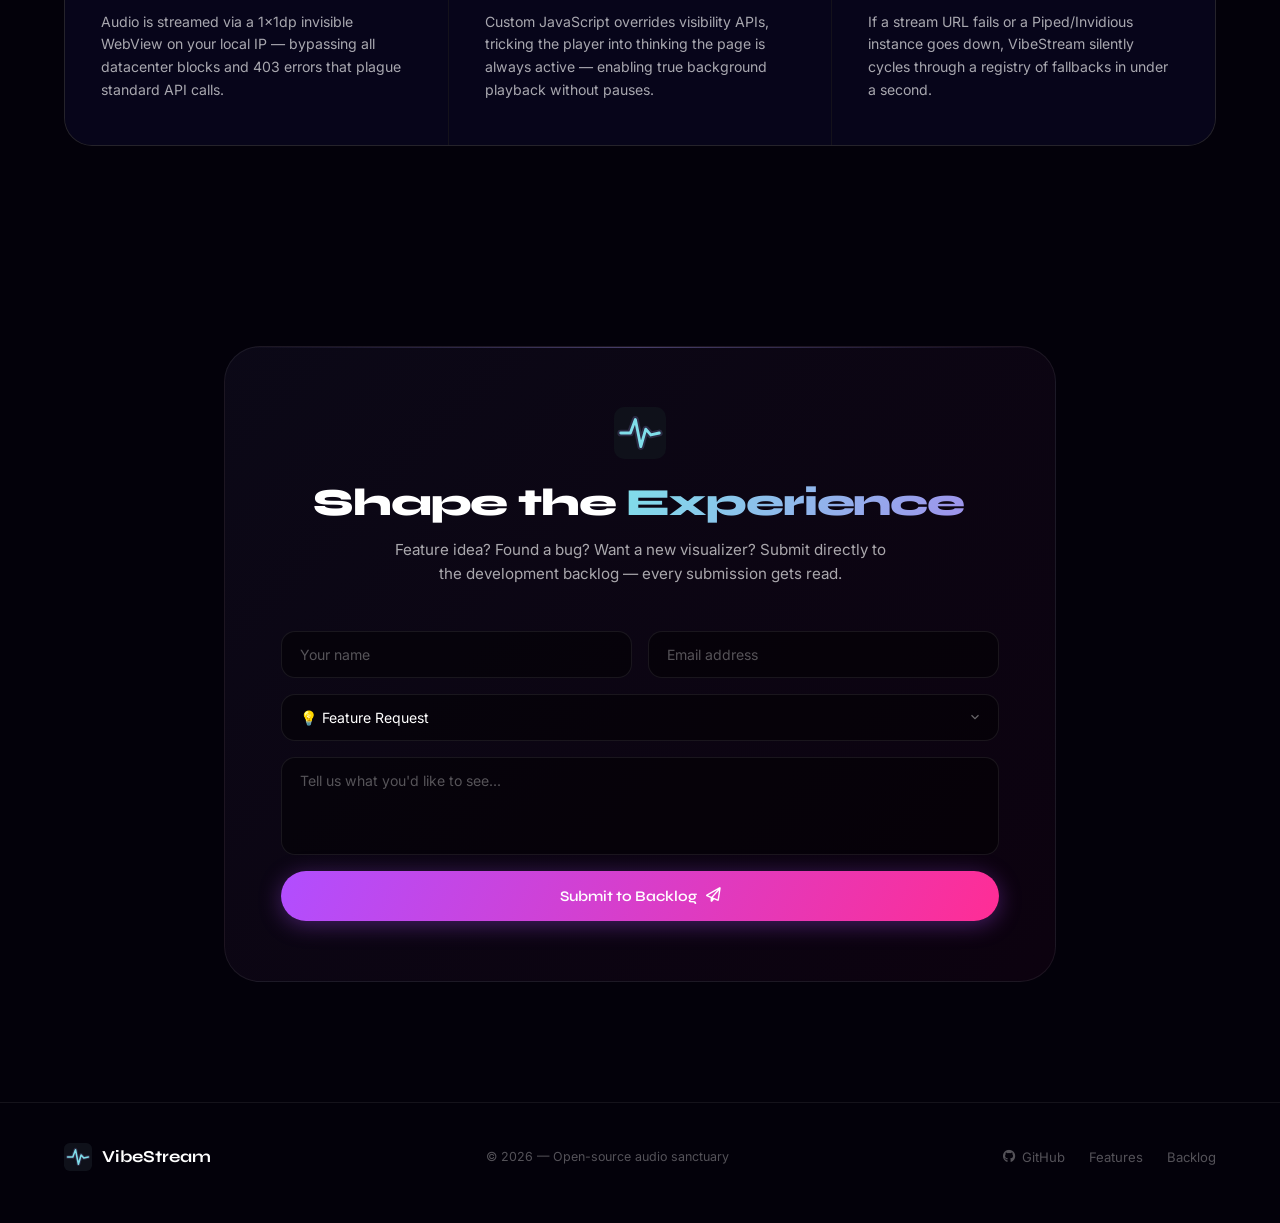
==== commit af90f482: "Refine desktop font size scale to clamp(2rem, 3.3vw, 4.2rem) and column padding to ensure Uncompromi" ====
--- a/index.html
+++ b/index.html
@@ -189,7 +189,7 @@
 
     .hero-left {
       display: flex; flex-direction: column; justify-content: center;
-      padding: 60px clamp(24px, 4vw, 60px) 80px clamp(32px, 5vw, 64px);
+      padding: 60px clamp(16px, 3vw, 48px) 80px clamp(24px, 4vw, 64px);
       position: relative; z-index: 2;
       min-width: 0;
     }
@@ -219,7 +219,7 @@
 
     .hero-title {
       font-family: 'Syne', sans-serif;
-      font-size: clamp(2.5rem, 3.6vw, 4.5rem);
+      font-size: clamp(2rem, 3.3vw, 4.2rem);
       font-weight: 800;
       line-height: 1.0;
       letter-spacing: -0.04em;
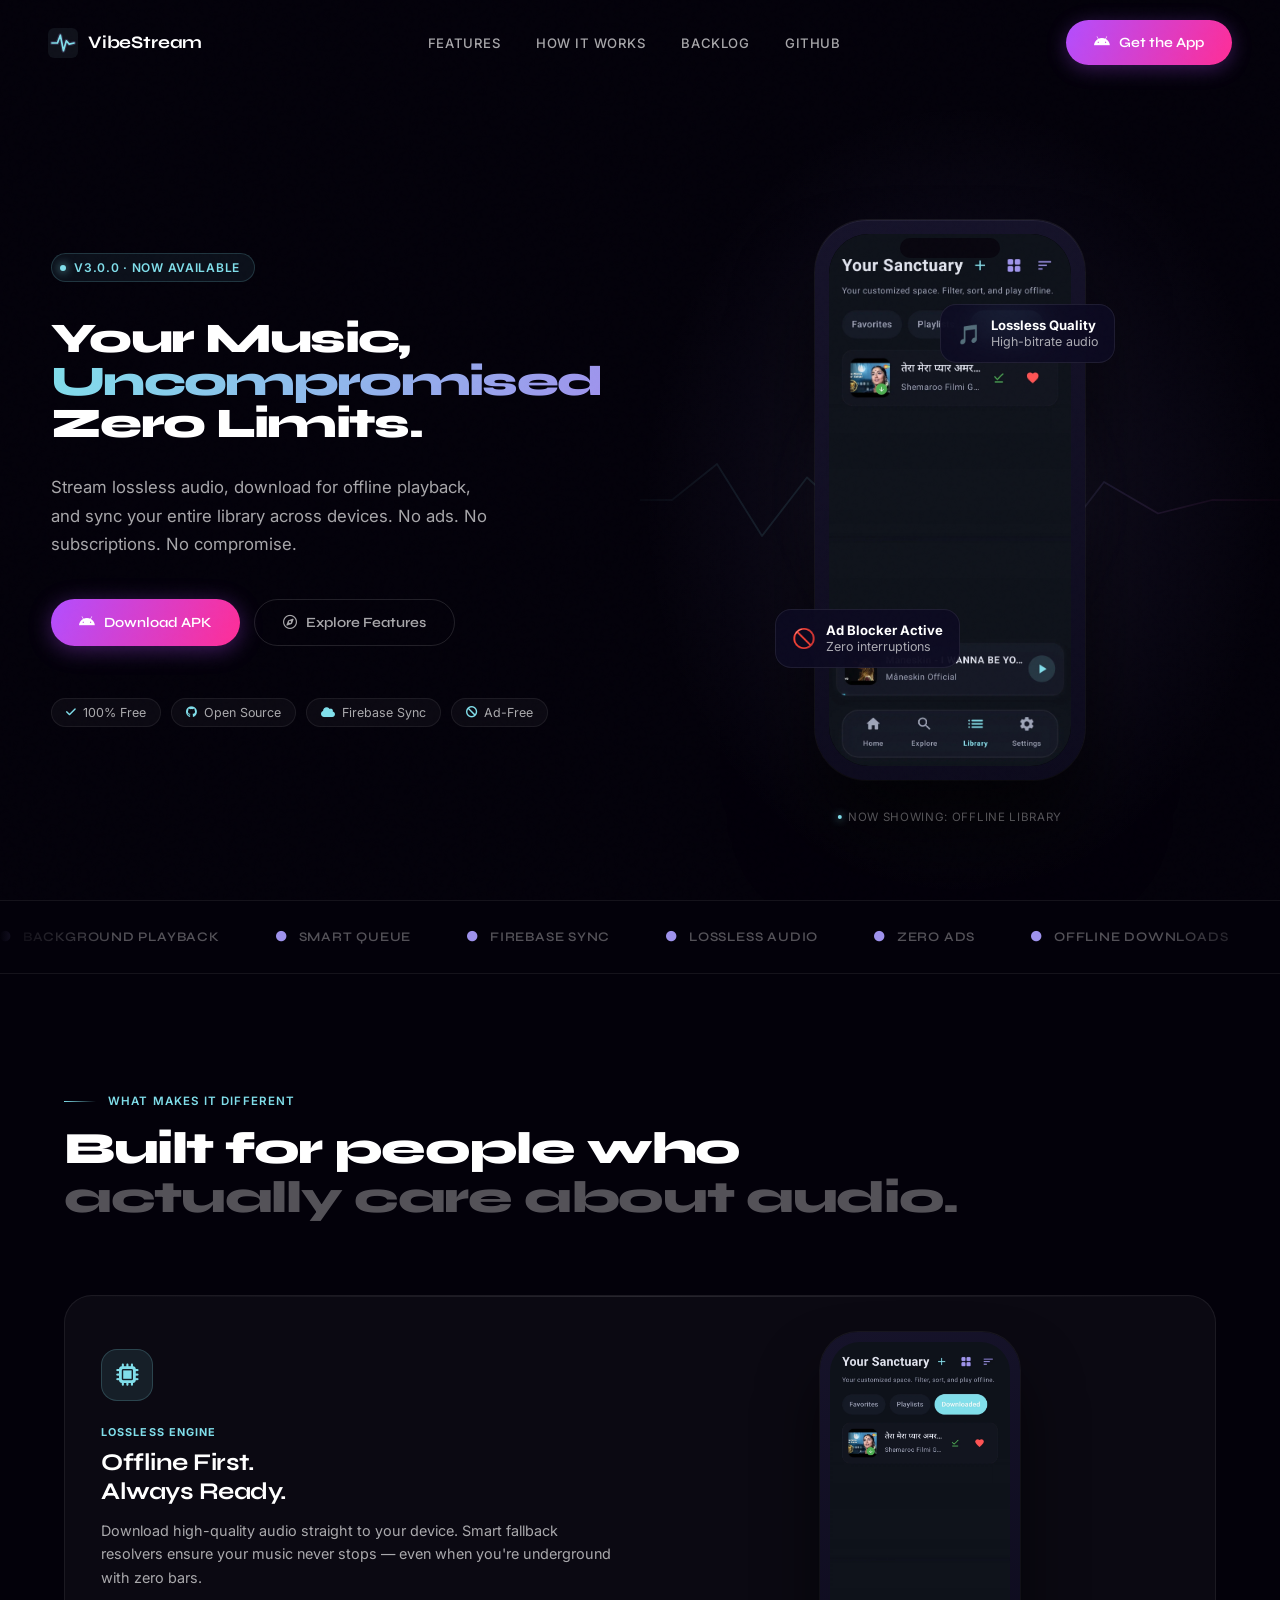
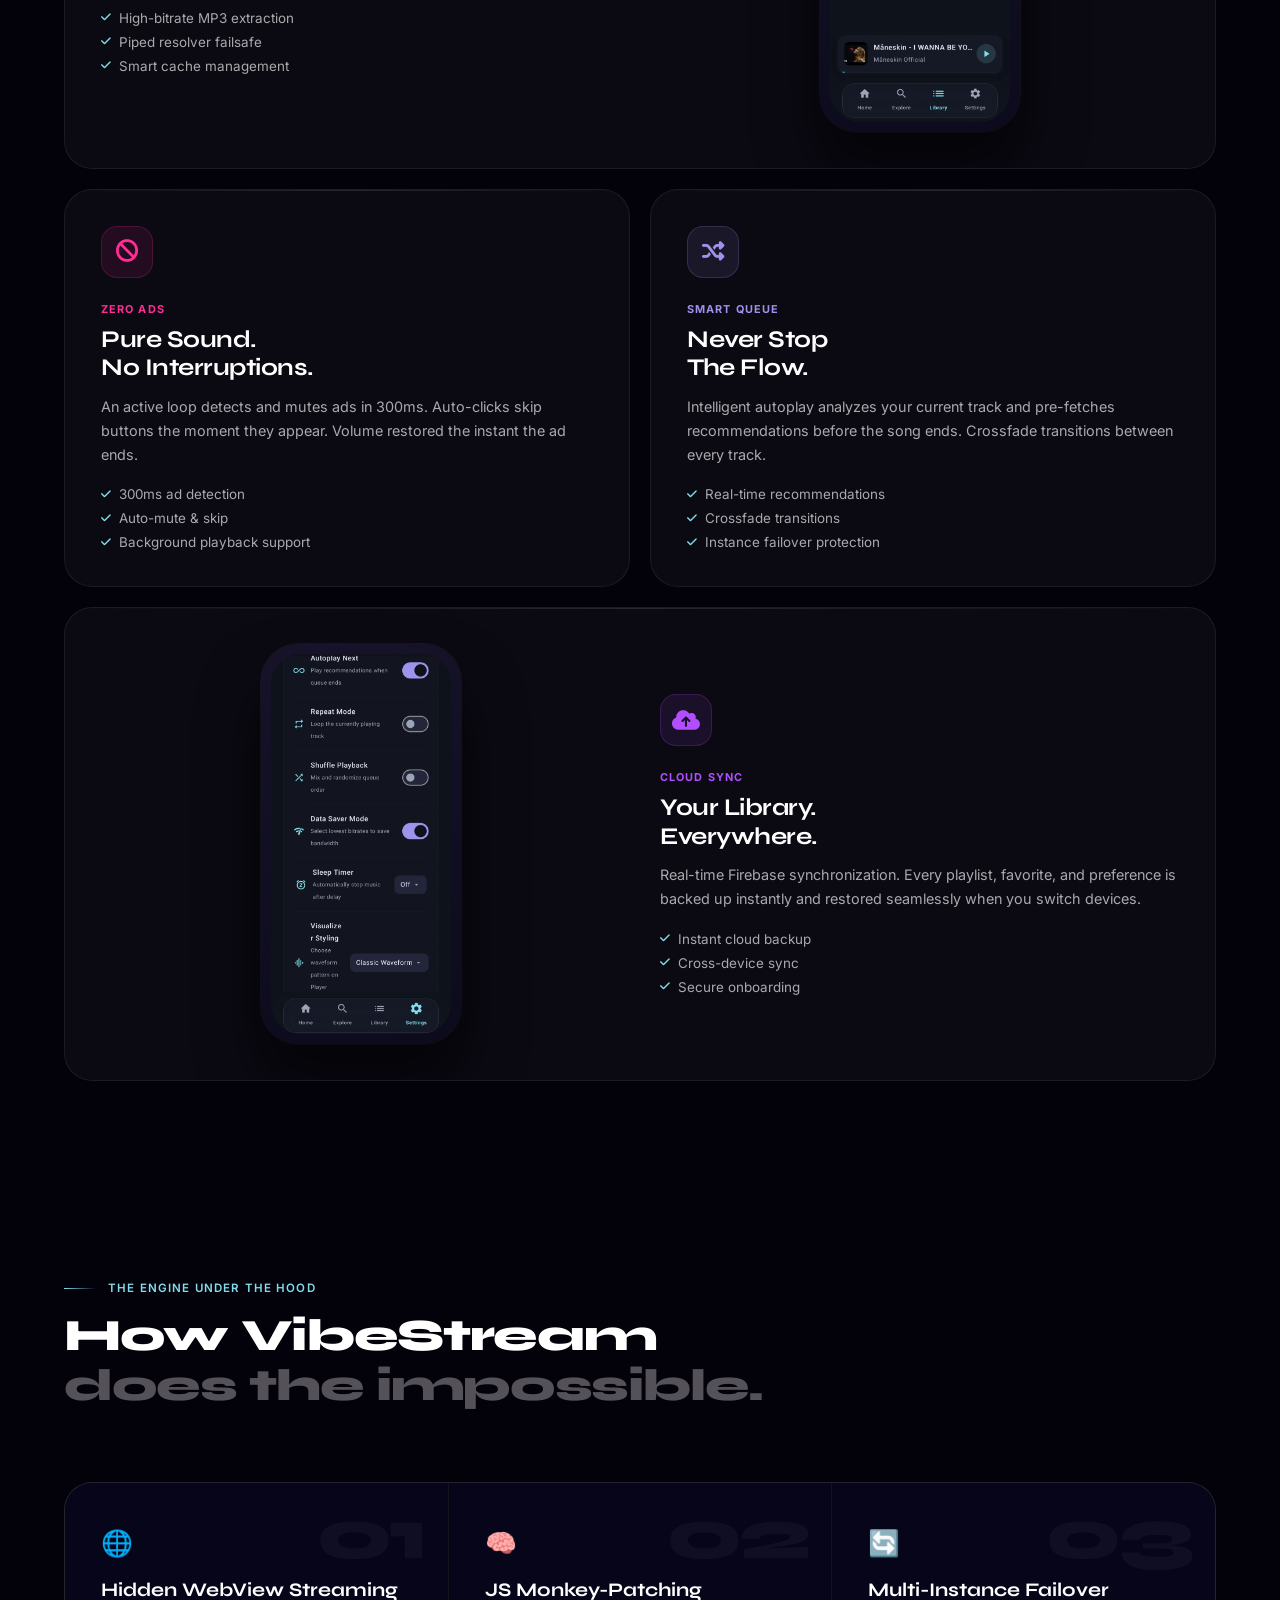
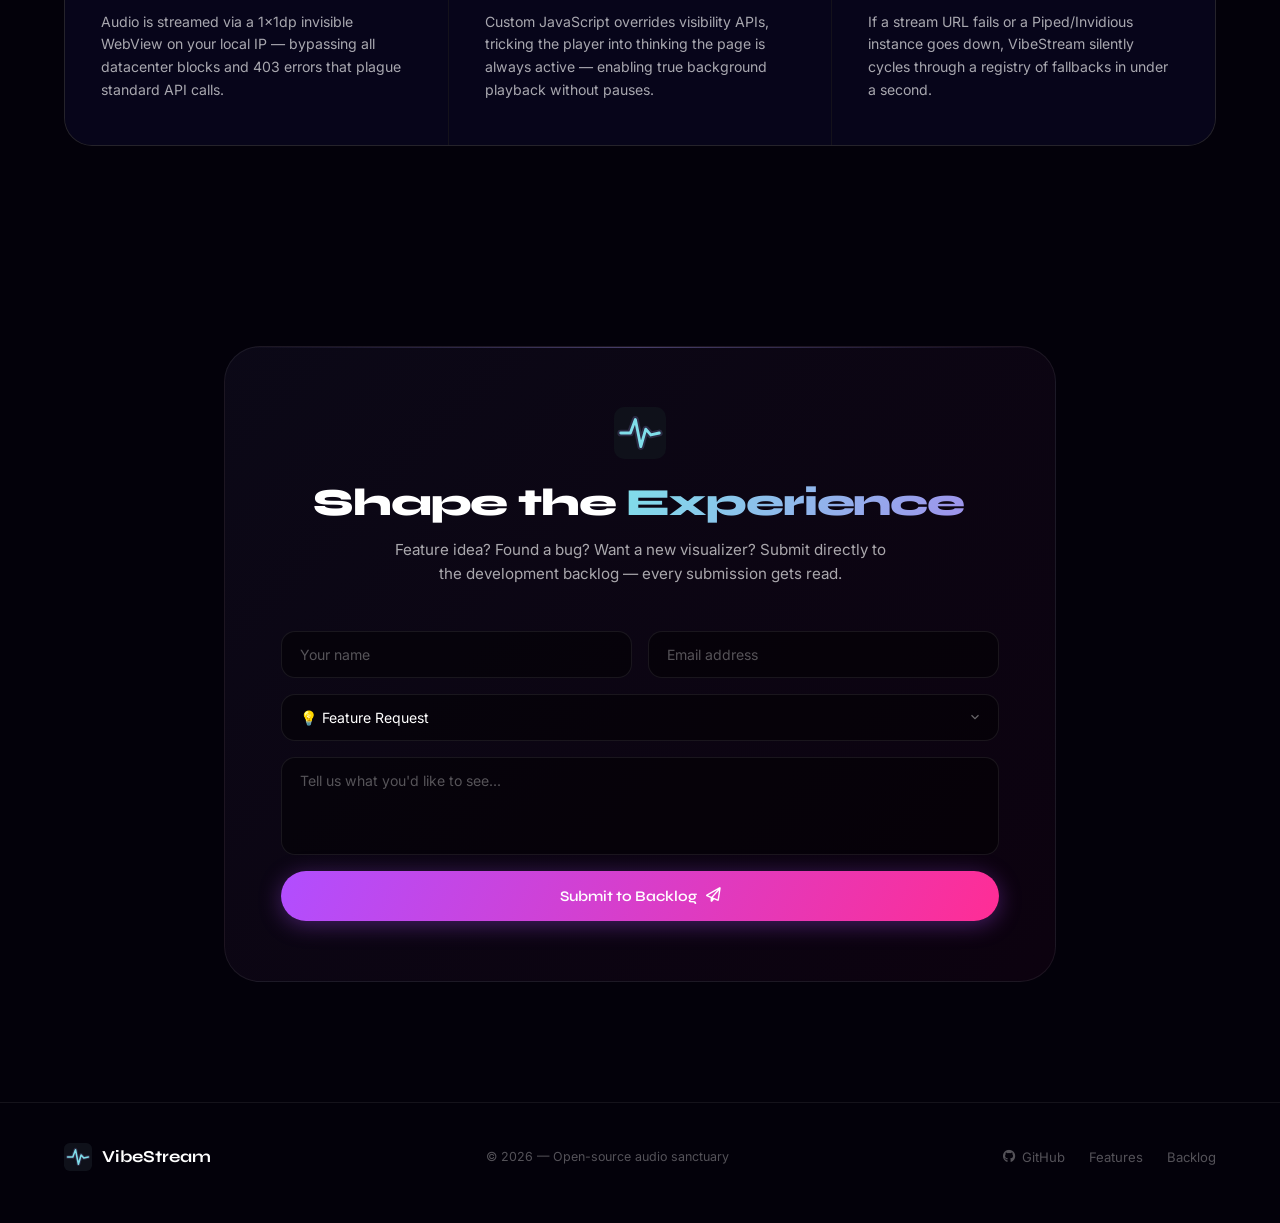
==== commit a74fcc36: "Update version number to v3.0.0 in index.html" ====
--- a/index.html
+++ b/index.html
@@ -899,7 +899,7 @@
     <div class="hero-left">
       <div class="hero-eyebrow">
         <div class="eyebrow-dot"></div>
-        <span>v2.2.0 · Now Available</span>
+        <span>v3.0.0 · Now Available</span>
       </div>
 
       <h1 class="hero-title" id="heroTitle">
@@ -1401,4 +1401,4 @@
   }
   </script>
 </body>
-</html>+</html>
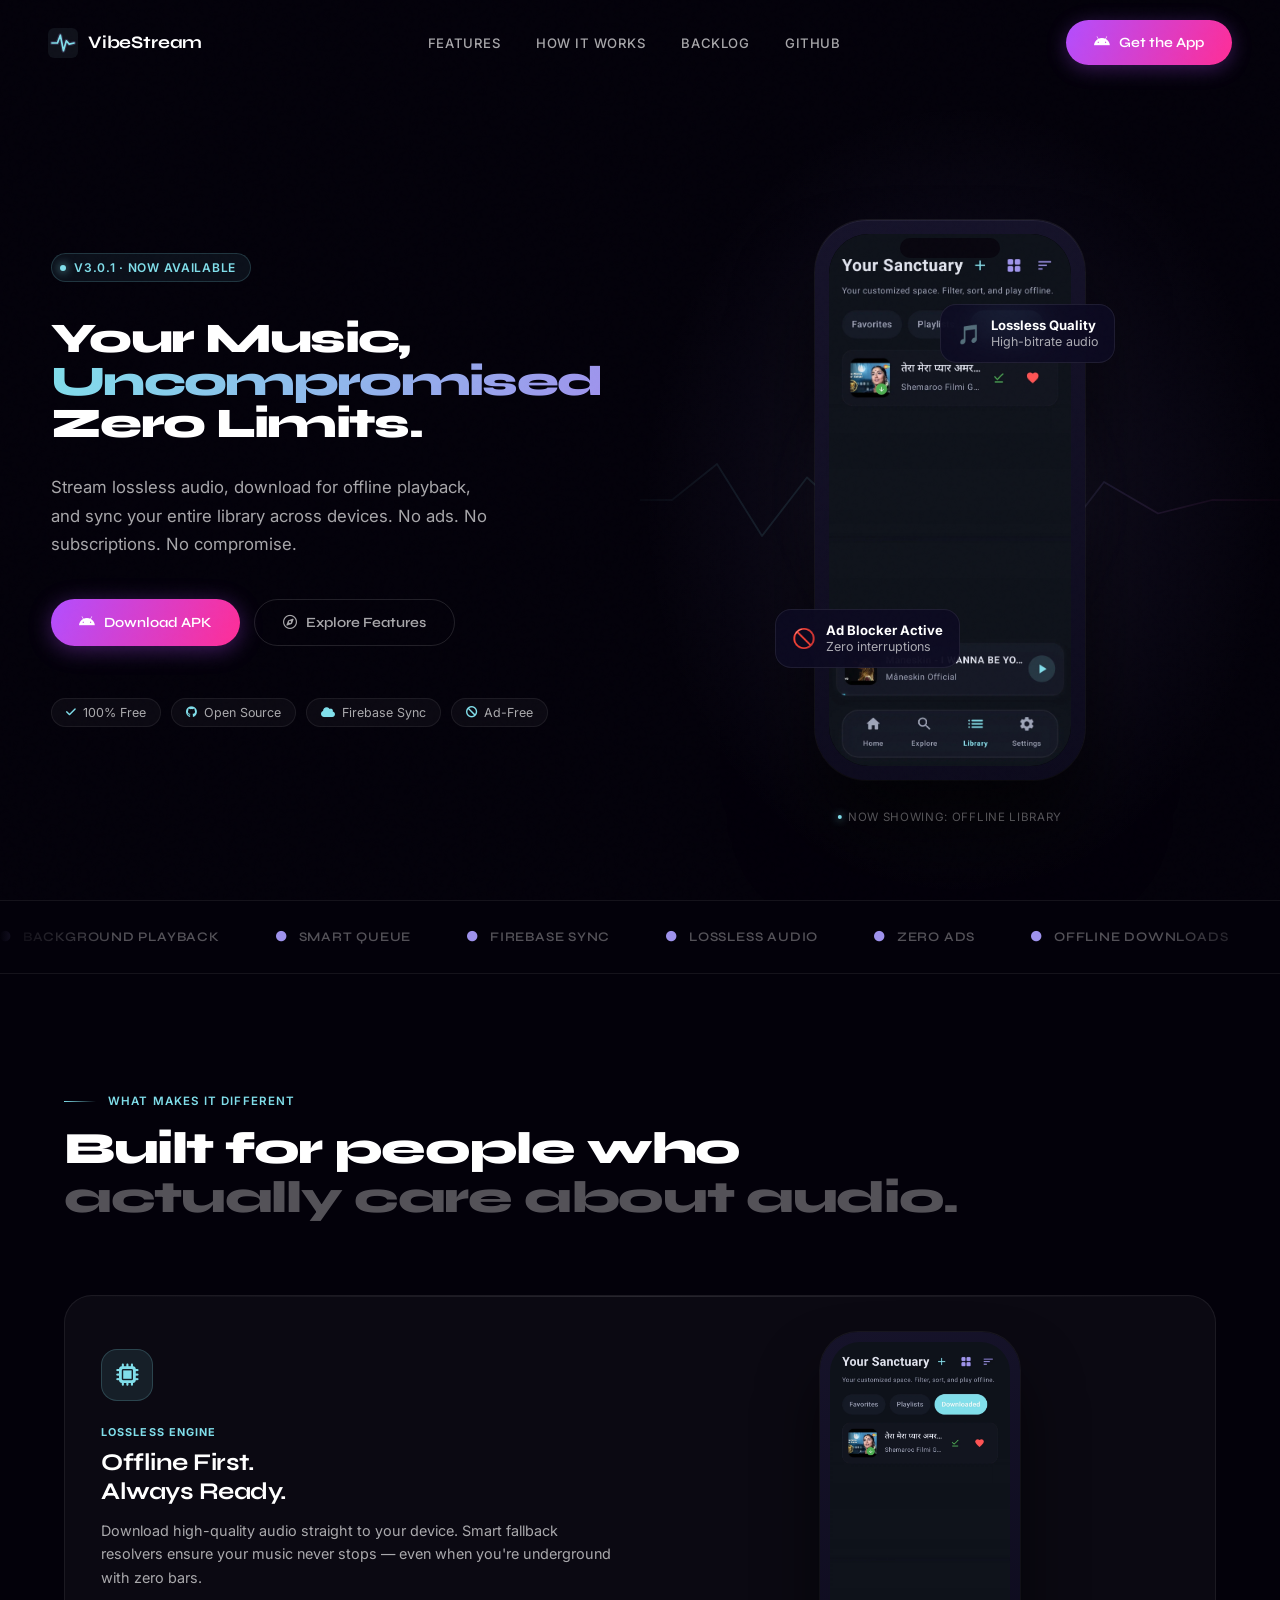
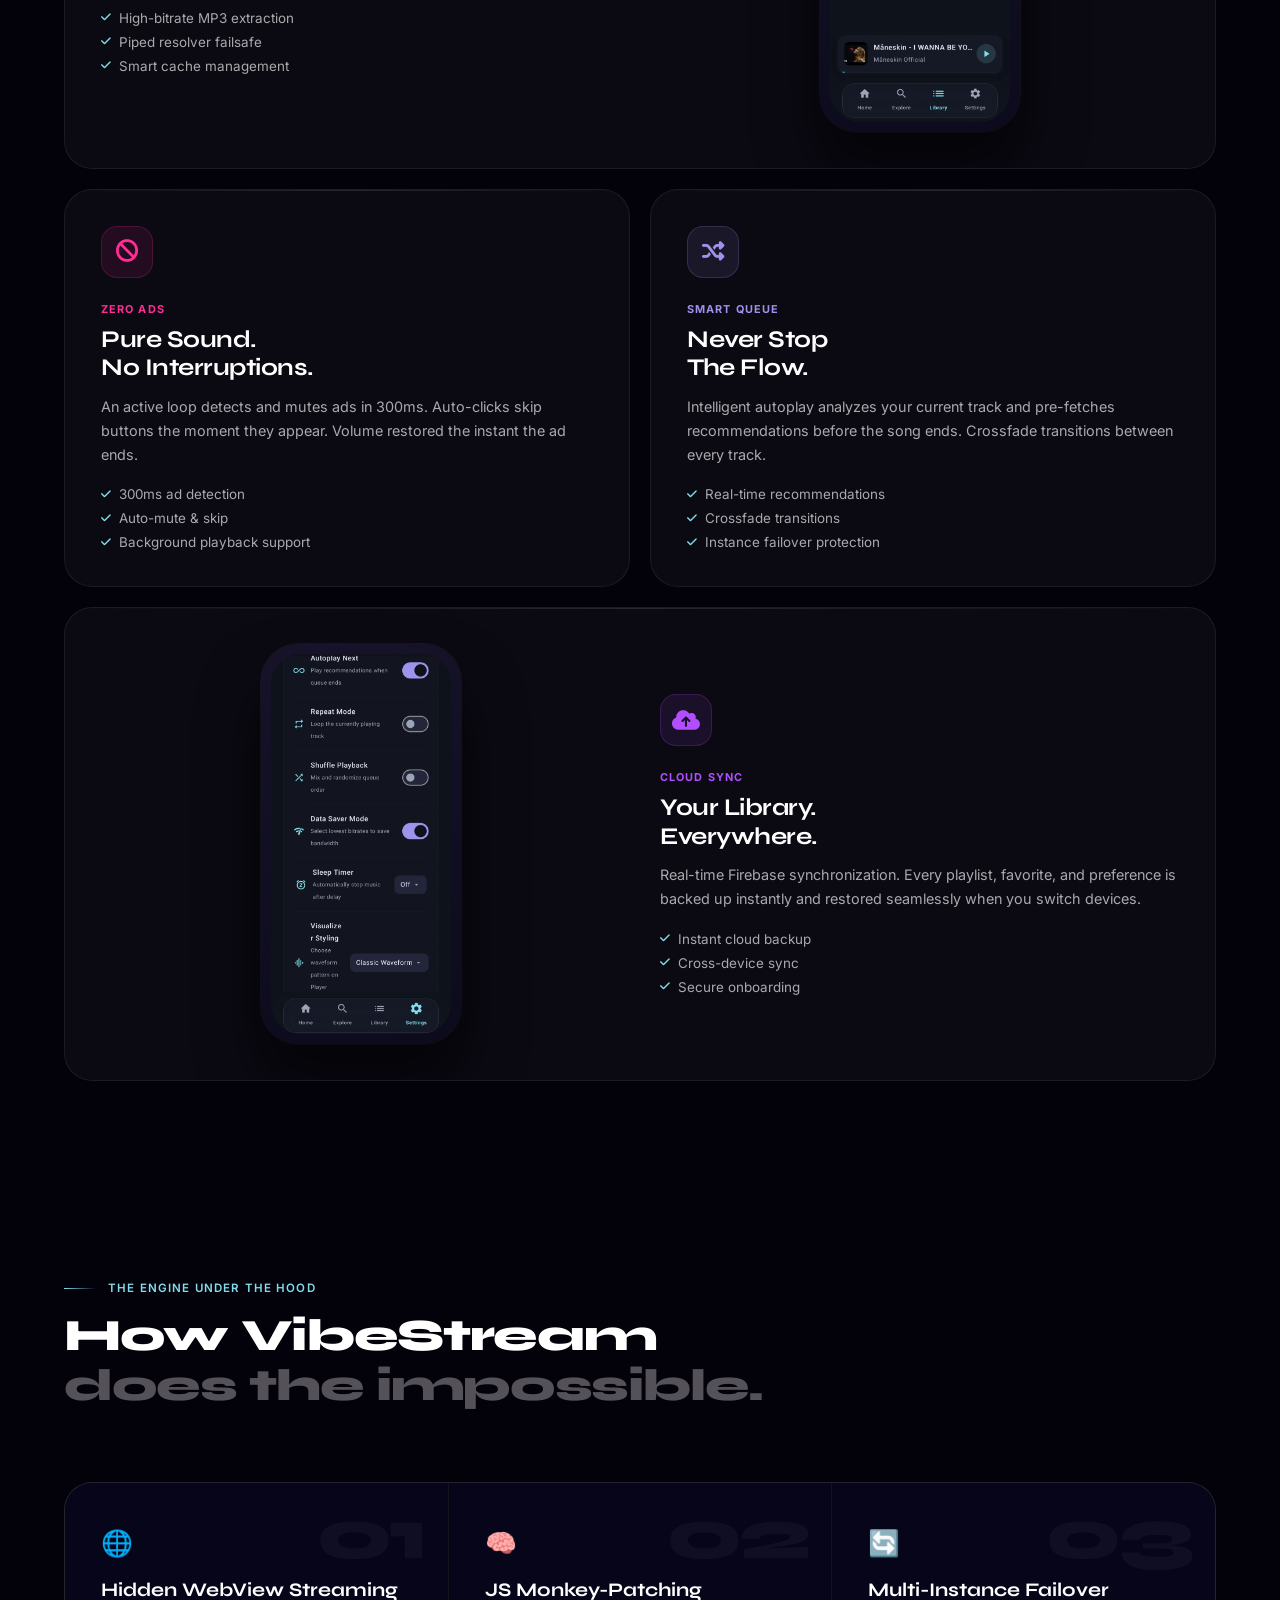
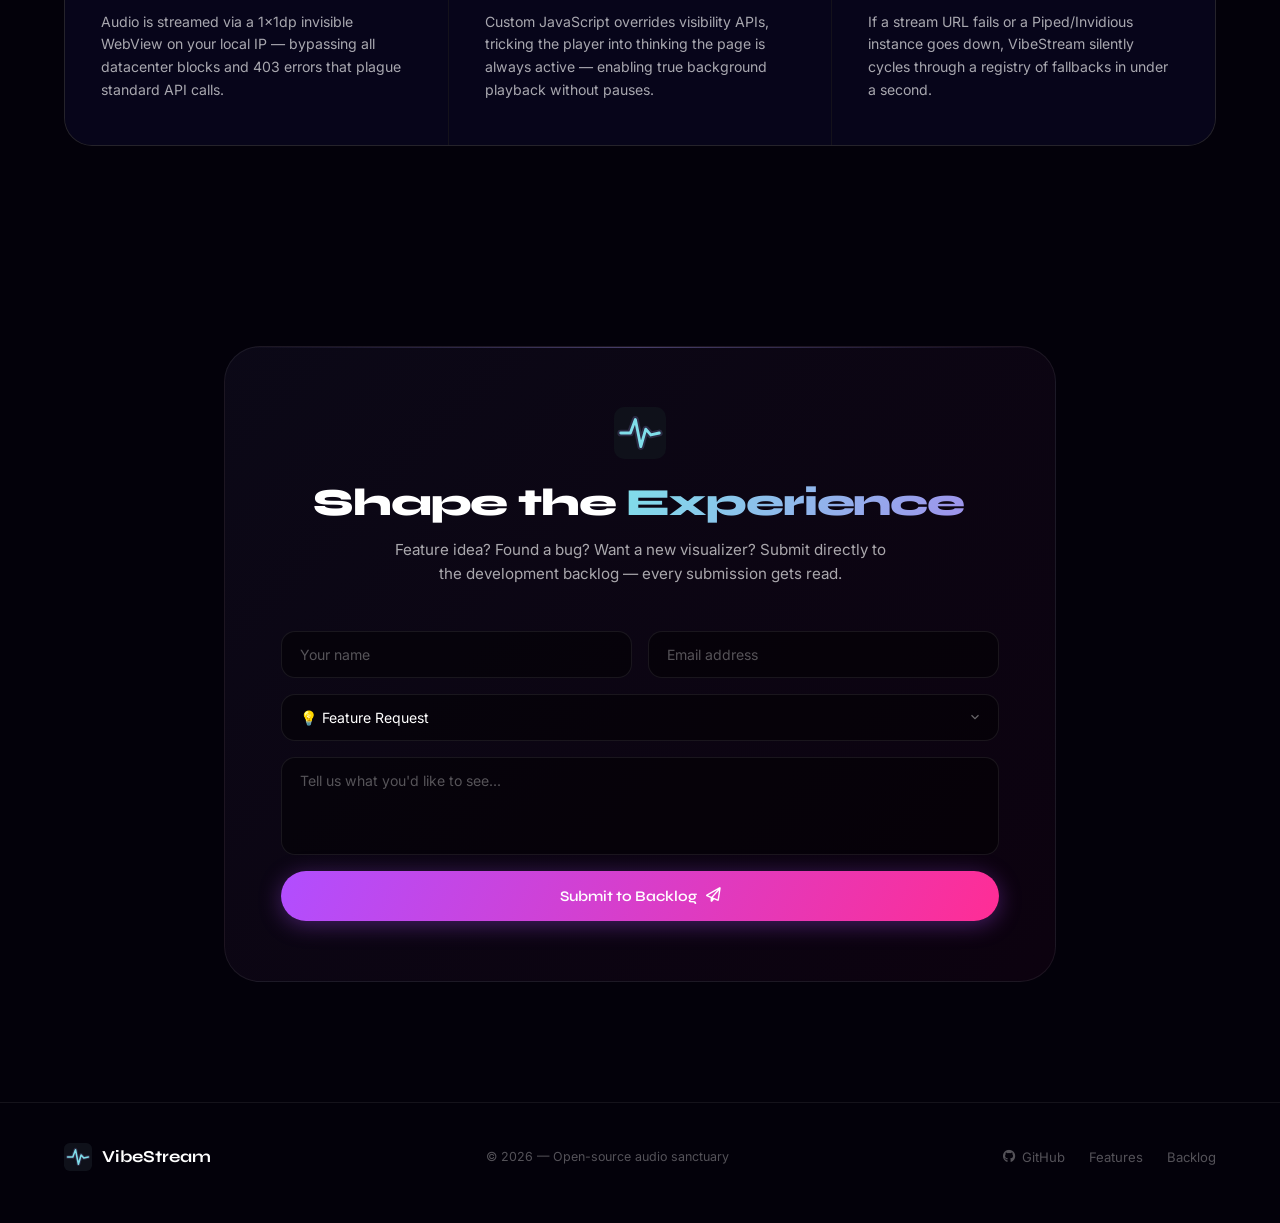
==== commit 6ed1a92f: "Update index.html" ====
--- a/index.html
+++ b/index.html
@@ -899,7 +899,7 @@
     <div class="hero-left">
       <div class="hero-eyebrow">
         <div class="eyebrow-dot"></div>
-        <span>v3.0.0 · Now Available</span>
+        <span>v3.0.1 · Now Available</span>
       </div>
 
       <h1 class="hero-title" id="heroTitle">
